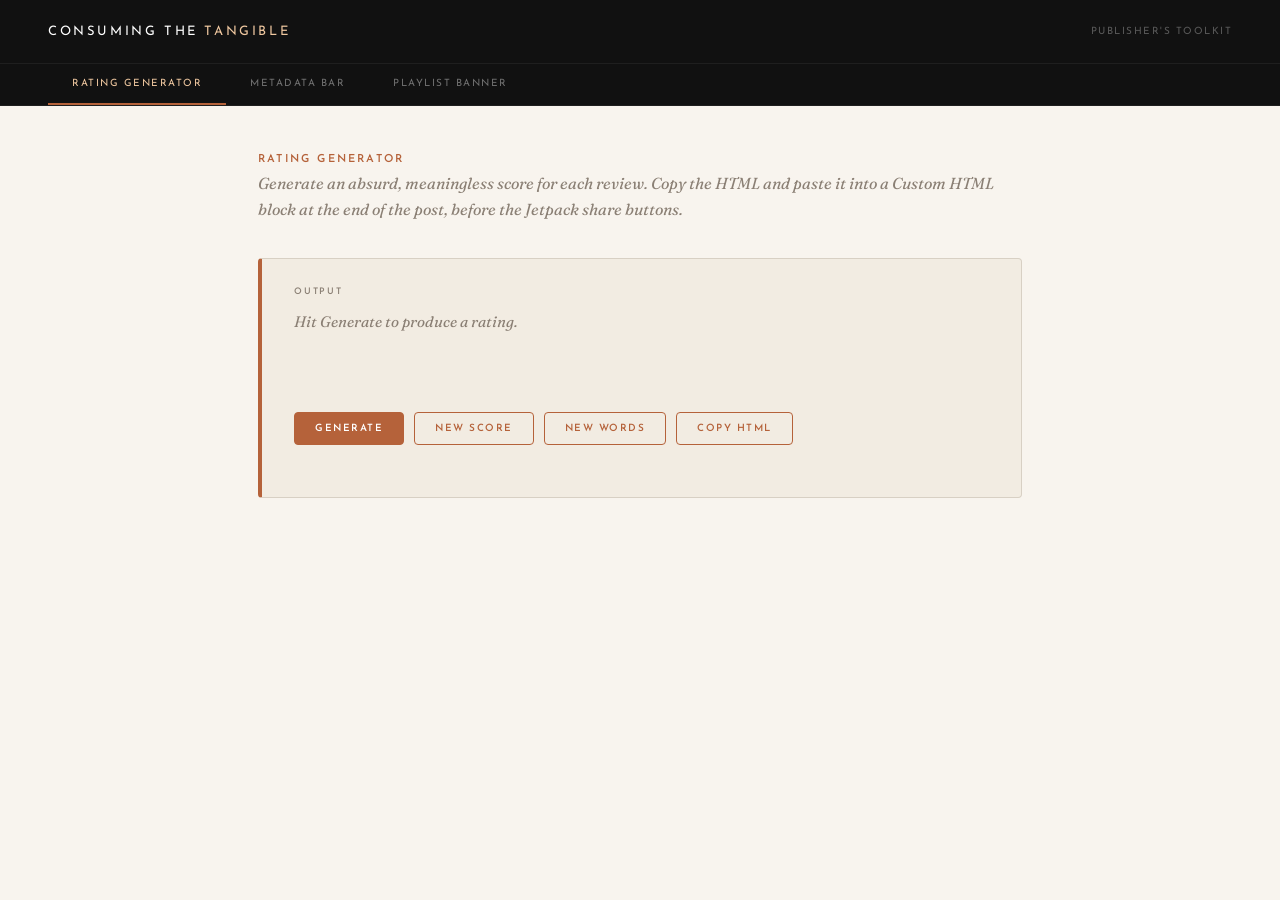
==== index.html @ 78737420 "Add files via upload" ====
<!DOCTYPE html>
<html lang="en">
<head>
<meta charset="UTF-8">
<meta name="viewport" content="width=device-width, initial-scale=1.0">
<title>CTT Publisher's Toolkit</title>
<link href="https://fonts.googleapis.com/css2?family=Josefin+Sans:wght@300;400;600&family=Fraunces:ital,opsz,wght@0,9..144,300;0,9..144,400;1,9..144,300;1,9..144,400&display=swap" rel="stylesheet">
<style>
  *, *::before, *::after { box-sizing: border-box; margin: 0; padding: 0; }

  :root {
    --bg: #f8f4ee;
    --bg-alt: #f2ece2;
    --bg-dark: #1a1410;
    --accent: #b5623a;
    --accent-dark: #8a4429;
    --accent-light: #f0c8a0;
    --text: #2e2a26;
    --text-muted: #8a7f74;
    --border: #d8d0c4;
    --header-bg: #111111;
    --font-display: 'Josefin Sans', sans-serif;
    --font-serif: 'Fraunces', serif;
  }

  body {
    font-family: var(--font-display);
    background: var(--bg);
    color: var(--text);
    min-height: 100vh;
  }

  /* ── HEADER ── */
  .site-header {
    background: var(--header-bg);
    padding: 0 48px;
    display: flex;
    align-items: center;
    justify-content: space-between;
    height: 64px;
    border-bottom: 1px solid rgba(255,255,255,0.06);
  }

  .site-title {
    font-family: var(--font-display);
    font-size: 13px;
    font-weight: 400;
    letter-spacing: 0.2em;
    text-transform: uppercase;
    color: #ffffff;
  }

  .site-title span {
    color: var(--accent-light);
  }

  .site-subtitle {
    font-size: 10px;
    letter-spacing: 0.15em;
    text-transform: uppercase;
    color: rgba(255,255,255,0.3);
  }

  /* ── TABS ── */
  .tabs-bar {
    background: var(--header-bg);
    padding: 0 48px;
    display: flex;
    gap: 0;
    border-bottom: 1px solid rgba(255,255,255,0.06);
  }

  .tab-btn {
    font-family: var(--font-display);
    font-size: 10px;
    font-weight: 400;
    letter-spacing: 0.15em;
    text-transform: uppercase;
    color: rgba(255,255,255,0.4);
    background: none;
    border: none;
    border-bottom: 2px solid transparent;
    padding: 14px 24px;
    cursor: pointer;
    transition: color 0.2s, border-color 0.2s;
  }

  .tab-btn:hover {
    color: rgba(255,255,255,0.7);
  }

  .tab-btn.active {
    color: var(--accent-light);
    border-bottom-color: var(--accent);
  }

  /* ── PANELS ── */
  .panel {
    display: none;
    max-width: 860px;
    margin: 0 auto;
    padding: 48px;
  }

  .panel.active {
    display: block;
  }

  .panel-title {
    font-family: var(--font-display);
    font-size: 11px;
    font-weight: 600;
    letter-spacing: 0.2em;
    text-transform: uppercase;
    color: var(--accent);
    margin-bottom: 6px;
  }

  .panel-desc {
    font-family: var(--font-serif);
    font-size: 1rem;
    font-style: italic;
    color: var(--text-muted);
    margin-bottom: 36px;
    line-height: 1.6;
  }

  /* ── SHARED COMPONENTS ── */
  .tool-card {
    background: var(--bg-alt);
    border: 1px solid var(--border);
    border-left: 4px solid var(--accent);
    border-radius: 4px;
    padding: 28px 32px;
    margin-bottom: 24px;
  }

  .tool-card-label {
    font-size: 9px;
    font-weight: 600;
    letter-spacing: 0.2em;
    text-transform: uppercase;
    color: var(--text-muted);
    margin-bottom: 16px;
  }

  .btn {
    font-family: var(--font-display);
    font-size: 10px;
    font-weight: 600;
    letter-spacing: 0.15em;
    text-transform: uppercase;
    padding: 10px 20px;
    border-radius: 4px;
    border: 1px solid var(--accent);
    cursor: pointer;
    transition: background 0.15s, color 0.15s;
  }

  .btn-primary {
    background: var(--accent);
    color: #fff;
  }

  .btn-primary:hover {
    background: var(--accent-dark);
  }

  .btn-secondary {
    background: transparent;
    color: var(--accent);
  }

  .btn-secondary:hover {
    background: var(--accent);
    color: #fff;
  }

  .btn-row {
    display: flex;
    gap: 10px;
    flex-wrap: wrap;
    margin-top: 20px;
  }

  .confirm-msg {
    font-size: 11px;
    color: var(--accent);
    margin-top: 8px;
    min-height: 16px;
    letter-spacing: 0.05em;
  }

  /* ── RATING TOOL ── */
  .rating-output {
    min-height: 80px;
  }

  .rating-score-label {
    font-size: 9px;
    font-weight: 600;
    letter-spacing: 0.2em;
    text-transform: uppercase;
    color: var(--text-muted);
    margin-bottom: 4px;
  }

  .rating-score {
    font-family: var(--font-display);
    font-size: 2.6rem;
    font-weight: 300;
    color: var(--accent);
    letter-spacing: 0.05em;
    line-height: 1;
    margin-bottom: 6px;
  }

  .rating-descriptor {
    font-family: var(--font-serif);
    font-size: 1.5rem;
    font-style: italic;
    font-weight: 300;
    color: var(--text);
    line-height: 1.2;
  }

  .rating-empty {
    font-family: var(--font-serif);
    font-style: italic;
    color: var(--text-muted);
    font-size: 0.95rem;
  }

  .html-preview-label {
    font-size: 9px;
    font-weight: 600;
    letter-spacing: 0.15em;
    text-transform: uppercase;
    color: var(--text-muted);
    margin: 20px 0 6px;
  }

  .html-preview {
    background: #1a1410;
    color: #c8b89a;
    font-family: 'Courier New', monospace;
    font-size: 11px;
    line-height: 1.7;
    padding: 14px 16px;
    border-radius: 4px;
    white-space: pre-wrap;
    word-break: break-all;
  }

  /* ── METADATA TOOL ── */
  .meta-fields {
    display: grid;
    grid-template-columns: 1fr 1fr;
    gap: 16px;
    margin-bottom: 20px;
  }

  .field-group {
    display: flex;
    flex-direction: column;
    gap: 6px;
  }

  .field-label {
    font-size: 9px;
    font-weight: 600;
    letter-spacing: 0.15em;
    text-transform: uppercase;
    color: var(--accent);
  }

  .field-input {
    font-family: var(--font-display);
    font-size: 13px;
    background: #fff;
    border: 1px solid var(--border);
    border-radius: 4px;
    padding: 8px 12px;
    color: var(--text);
    outline: none;
    transition: border-color 0.15s;
  }

  .field-input:focus {
    border-color: var(--accent);
  }

  .meta-preview {
    background: var(--bg-alt);
    border-left: 4px solid var(--accent);
    padding: 14px 20px;
    display: flex;
    align-items: center;
    gap: 16px;
    flex-wrap: wrap;
    margin-bottom: 16px;
    border-radius: 0 4px 4px 0;
  }

  .meta-preview-item {
    display: flex;
    align-items: center;
    gap: 8px;
  }

  .meta-preview-label {
    font-size: 9px;
    font-weight: 700;
    letter-spacing: 0.15em;
    text-transform: uppercase;
    color: var(--accent);
  }

  .meta-preview-value {
    font-size: 12px;
    color: var(--text);
  }

  .meta-divider {
    color: var(--border);
    font-size: 14px;
  }

  /* ── BANNER TOOL ── */
  .upload-zone {
    background: #1a1410;
    border: 2px dashed #3a302a;
    border-radius: 4px;
    padding: 40px;
    text-align: center;
    cursor: pointer;
    margin-bottom: 20px;
    transition: border-color 0.2s;
  }

  .upload-zone:hover {
    border-color: var(--accent);
  }

  .upload-icon {
    font-size: 40px;
    margin-bottom: 12px;
  }

  .upload-label {
    font-size: 13px;
    font-weight: 400;
    letter-spacing: 0.1em;
    text-transform: uppercase;
    color: rgba(255,255,255,0.5);
    margin-bottom: 6px;
  }

  .upload-hint {
    font-size: 11px;
    color: rgba(255,255,255,0.25);
  }

  #fileInput { display: none; }

  .album-grid {
    display: grid;
    grid-template-columns: repeat(auto-fill, minmax(100px, 1fr));
    gap: 8px;
    margin-bottom: 20px;
  }

  .album-thumb {
    position: relative;
    border-radius: 4px;
    overflow: hidden;
    background: #2a2a2a;
    aspect-ratio: 1;
  }

  .album-thumb img {
    width: 100%;
    height: 100%;
    object-fit: cover;
    display: block;
  }

  .album-badge {
    position: absolute;
    top: 4px;
    left: 4px;
    background: rgba(0,0,0,0.8);
    color: #fff;
    font-size: 10px;
    font-weight: 600;
    padding: 2px 6px;
    border-radius: 3px;
  }

  .album-del {
    position: absolute;
    top: 4px;
    right: 4px;
    background: #b5623a;
    color: white;
    border: none;
    width: 20px;
    height: 20px;
    border-radius: 50%;
    cursor: pointer;
    font-size: 14px;
    line-height: 1;
    display: flex;
    align-items: center;
    justify-content: center;
  }

  .canvas-wrap {
    background: #111;
    border-radius: 4px;
    padding: 16px;
    margin-bottom: 16px;
  }

  #bannerCanvas {
    width: 100%;
    display: block;
    border-radius: 4px;
  }

  .banner-btn-row {
    display: flex;
    gap: 10px;
  }

  .btn-banner-dl {
    background: var(--accent);
    color: #fff;
    border-color: var(--accent);
  }

  .btn-banner-dl:hover { background: var(--accent-dark); }

  .btn-banner-clr {
    background: transparent;
    color: var(--text-muted);
    border-color: var(--border);
  }

  .btn-banner-clr:hover {
    background: var(--border);
    color: var(--text);
  }
</style>
</head>
<body>

<header class="site-header">
  <div class="site-title">Consuming the <span>Tangible</span></div>
  <div class="site-subtitle">Publisher's Toolkit</div>
</header>

<nav class="tabs-bar">
  <button class="tab-btn active" onclick="showTab('rating')">Rating Generator</button>
  <button class="tab-btn" onclick="showTab('meta')">Metadata Bar</button>
  <button class="tab-btn" onclick="showTab('banner')">Playlist Banner</button>
</nav>

<!-- ══════════════════════════════════════
     TAB 1 — RATING GENERATOR
═══════════════════════════════════════ -->
<div class="panel active" id="tab-rating">
  <div class="panel-title">Rating Generator</div>
  <div class="panel-desc">Generate an absurd, meaningless score for each review. Copy the HTML and paste it into a Custom HTML block at the end of the post, before the Jetpack share buttons.</div>

  <div class="tool-card">
    <div class="tool-card-label">Output</div>
    <div class="rating-output" id="rating-output">
      <div class="rating-empty">Hit Generate to produce a rating.</div>
    </div>
    <div class="html-preview-label" id="html-label" style="display:none">HTML to paste</div>
    <div class="html-preview" id="html-preview" style="display:none"></div>
    <div class="btn-row">
      <button class="btn btn-primary" onclick="ratingGenerate()">Generate</button>
      <button class="btn btn-secondary" onclick="ratingNewScore()">New Score</button>
      <button class="btn btn-secondary" onclick="ratingNewWords()">New Words</button>
      <button class="btn btn-secondary" onclick="ratingCopy()">Copy HTML</button>
    </div>
    <div class="confirm-msg" id="rating-confirm"></div>
  </div>
</div>

<!-- ══════════════════════════════════════
     TAB 2 — METADATA BAR
═══════════════════════════════════════ -->
<div class="panel" id="tab-meta">
  <div class="panel-title">Metadata Bar</div>
  <div class="panel-desc">Fill in the fields below, then copy the HTML and paste it into a Custom HTML block directly after the hero in each review post.</div>

  <div class="tool-card">
    <div class="tool-card-label">Fields</div>
    <div class="meta-fields">
      <div class="field-group">
        <label class="field-label">Label</label>
        <input class="field-input" id="meta-label" type="text" placeholder="e.g. Relapse Records" oninput="metaUpdate()">
      </div>
      <div class="field-group">
        <label class="field-label">Released</label>
        <input class="field-input" id="meta-released" type="text" placeholder="e.g. 2023" oninput="metaUpdate()">
      </div>
      <div class="field-group">
        <label class="field-label">Format</label>
        <input class="field-input" id="meta-format" type="text" placeholder="e.g. Vinyl" oninput="metaUpdate()">
      </div>
      <div class="field-group">
        <label class="field-label">Reviewed</label>
        <input class="field-input" id="meta-reviewed" type="text" placeholder="e.g. May 18, 2026" oninput="metaUpdate()">
      </div>
    </div>

    <div class="tool-card-label">Preview</div>
    <div class="meta-preview" id="meta-preview">
      <div class="meta-preview-item">
        <span class="meta-preview-label">Label</span>
        <span class="meta-preview-value" id="prev-label">—</span>
      </div>
      <span class="meta-divider">·</span>
      <div class="meta-preview-item">
        <span class="meta-preview-label">Released</span>
        <span class="meta-preview-value" id="prev-released">—</span>
      </div>
      <span class="meta-divider">·</span>
      <div class="meta-preview-item">
        <span class="meta-preview-label">Format</span>
        <span class="meta-preview-value" id="prev-format">—</span>
      </div>
      <span class="meta-divider">·</span>
      <div class="meta-preview-item">
        <span class="meta-preview-label">Reviewed</span>
        <span class="meta-preview-value" id="prev-reviewed">—</span>
      </div>
    </div>

    <div class="html-preview-label">HTML to paste</div>
    <div class="html-preview" id="meta-html-preview"></div>

    <div class="btn-row">
      <button class="btn btn-primary" onclick="metaCopy()">Copy HTML</button>
      <button class="btn btn-secondary" onclick="metaClear()">Clear</button>
    </div>
    <div class="confirm-msg" id="meta-confirm"></div>
  </div>
</div>

<!-- ══════════════════════════════════════
     TAB 3 — PLAYLIST BANNER
═══════════════════════════════════════ -->
<div class="panel" id="tab-banner">
  <div class="panel-title">Playlist Banner</div>
  <div class="panel-desc">Upload album covers, drag to reorder, then download the 900×600 banner to use as the playlist post's featured image.</div>

  <div class="upload-zone" id="dropZone" onclick="document.getElementById('fileInput').click()">
    <div class="upload-icon">◈</div>
    <div class="upload-label">Click or drop album covers</div>
    <div class="upload-hint">6–12 square images recommended</div>
    <input type="file" id="fileInput" multiple accept="image/*">
  </div>

  <div class="album-grid" id="albumGrid"></div>

  <div class="canvas-wrap">
    <canvas id="bannerCanvas" width="900" height="600"></canvas>
  </div>

  <div class="banner-btn-row">
    <button class="btn btn-banner-dl" onclick="bannerDownload()">Download 900×600</button>
    <button class="btn btn-banner-clr" onclick="bannerClear()">Clear All</button>
  </div>
</div>

<script>
/* ══════════════════════════
   TAB SWITCHING
══════════════════════════ */
function showTab(name) {
  document.querySelectorAll('.panel').forEach(p => p.classList.remove('active'));
  document.querySelectorAll('.tab-btn').forEach(b => b.classList.remove('active'));
  document.getElementById('tab-' + name).classList.add('active');
  event.target.classList.add('active');
}

/* ══════════════════════════
   RATING GENERATOR
══════════════════════════ */
const numerators = [
  '☠','☢','☣','☯','☮','♾','⚗','⚙','⚡','⚰',
  '⚱','⛓','⛤','✇','✈','✉','✌','✍','✏','✒',
  'Ж','Ω','§','ꙮ','ꞔ','Ꝛ','Ƕ','ℜ','℧','℩',
  'W','Q','Δ','Ψ','Þ','Ŋ','Ħ','Ƿ','ƻ','Ʒ',
  '✦','❧','⁂','☽','⌬','⏣','⌘','⎈','⌖','⍜',
  '♜','♞','♝','♛','♚','♟','⚄','⚅','⚆','⚇'
];
const denominators = [
  '11','13','17','19','23','∞','?','!!','VII','π',
  '4.20','99','0.5','∅','¿','XVI','Ↄ','33⅓','7b','XII'
];
const adverbs = [
  'Lugubriously','Ineffably','Magnanimously','Quixotically','Somberly',
  'Tepidly','Fervently','Obliquely','Resplendently','Morosely',
  'Stentoriously','Precariously','Biliously','Adamantly','Languidly',
  'Raucously','Supinely','Tremulously','Vexingly','Woefully',
  'Imperiously','Garrulously','Fastidiously','Dolefully','Brusquely',
  'Corpulently','Querulously','Sanctimoniously','Timorously','Zealously'
];
const adjectives = [
  'Moist','Crepuscular','Tubular','Sanguine','Ponderous',
  'Oleaginous','Brackish','Verdant','Lumbering','Piquant',
  'Fungible','Nebulous','Clammy','Turgid','Fulsome',
  'Vaporous','Rutabagan','Plangent','Hirsute','Ossified',
  'Glutinous','Fecund','Rancorous','Spectral','Bilious',
  'Crenulated','Sallow','Phlegmatic','Unctuous','Murmurous'
];

let rScore = null, rWords = null;
const pick = arr => arr[Math.floor(Math.random() * arr.length)];

function ratingRender() {
  const score = `${rScore.num} / ${rScore.den}`;
  const descriptor = `${rWords.adv} ${rWords.adj}`;
  const html = `<div class="post-rating-block">\n  <div class="post-rating-score">${score}</div>\n  <div class="post-rating-descriptor-wrap">\n    <div class="post-rating-label">Score</div>\n    <div class="post-rating-descriptor">${descriptor}</div>\n  </div>\n</div>`;

  document.getElementById('rating-output').innerHTML = `
    <div class="rating-score-label">Score</div>
    <div class="rating-score">${score}</div>
    <div class="rating-descriptor">${descriptor}</div>
  `;
  document.getElementById('html-label').style.display = 'block';
  document.getElementById('html-preview').style.display = 'block';
  document.getElementById('html-preview').textContent = html;
  document.getElementById('rating-confirm').textContent = '';
}

function ratingGenerate() {
  rScore = { num: pick(numerators), den: pick(denominators) };
  rWords = { adv: pick(adverbs), adj: pick(adjectives) };
  ratingRender();
}

function ratingNewScore() {
  if (!rScore) return ratingGenerate();
  rScore = { num: pick(numerators), den: pick(denominators) };
  ratingRender();
}

function ratingNewWords() {
  if (!rWords) return ratingGenerate();
  rWords = { adv: pick(adverbs), adj: pick(adjectives) };
  ratingRender();
}

function ratingCopy() {
  if (!rScore) return;
  const score = `${rScore.num} / ${rScore.den}`;
  const descriptor = `${rWords.adv} ${rWords.adj}`;
  const html = `<div class="post-rating-block">\n  <div class="post-rating-score">${score}</div>\n  <div class="post-rating-descriptor-wrap">\n    <div class="post-rating-label">Score</div>\n    <div class="post-rating-descriptor">${descriptor}</div>\n  </div>\n</div>`;
  navigator.clipboard.writeText(html).then(() => {
    document.getElementById('rating-confirm').textContent = 'Copied to clipboard.';
    setTimeout(() => { document.getElementById('rating-confirm').textContent = ''; }, 2000);
  });
}

/* ══════════════════════════
   METADATA BAR
══════════════════════════ */
function metaUpdate() {
  const label = document.getElementById('meta-label').value || '—';
  const released = document.getElementById('meta-released').value || '—';
  const format = document.getElementById('meta-format').value || '—';
  const reviewed = document.getElementById('meta-reviewed').value || '—';

  document.getElementById('prev-label').textContent = label;
  document.getElementById('prev-released').textContent = released;
  document.getElementById('prev-format').textContent = format;
  document.getElementById('prev-reviewed').textContent = reviewed;

  const html = `<div class="post-meta-bar">\n  <div class="post-meta-bar-inner">\n    <span class="post-meta-item"><span class="post-meta-label">Label</span><span class="post-meta-value">${label}</span></span>\n    <span class="post-meta-divider">·</span>\n    <span class="post-meta-item"><span class="post-meta-label">Released</span><span class="post-meta-value">${released}</span></span>\n    <span class="post-meta-divider">·</span>\n    <span class="post-meta-item"><span class="post-meta-label">Format</span><span class="post-meta-value">${format}</span></span>\n    <span class="post-meta-divider">·</span>\n    <span class="post-meta-item"><span class="post-meta-label">Reviewed</span><span class="post-meta-value">${reviewed}</span></span>\n  </div>\n</div>`;

  document.getElementById('meta-html-preview').textContent = html;
}

function metaCopy() {
  const html = document.getElementById('meta-html-preview').textContent;
  if (!html) return;
  navigator.clipboard.writeText(html).then(() => {
    document.getElementById('meta-confirm').textContent = 'Copied to clipboard.';
    setTimeout(() => { document.getElementById('meta-confirm').textContent = ''; }, 2000);
  });
}

function metaClear() {
  ['meta-label','meta-released','meta-format','meta-reviewed'].forEach(id => {
    document.getElementById(id).value = '';
  });
  metaUpdate();
}

metaUpdate();

/* ══════════════════════════
   PLAYLIST BANNER
══════════════════════════ */
let imgs = [];
let dragIdx = null;
const canvas = document.getElementById('bannerCanvas');
const ctx = canvas.getContext('2d');
const fileInput = document.getElementById('fileInput');
const dropZone = document.getElementById('dropZone');

function loadFile(file) {
  if (!file.type.startsWith('image/')) return;
  const r = new FileReader();
  r.onload = ev => {
    const im = new Image();
    im.onload = () => { imgs.push(im); bannerDraw(); };
    im.src = ev.target.result;
  };
  r.readAsDataURL(file);
}

fileInput.onchange = e => {
  [...e.target.files].forEach(loadFile);
  e.target.value = '';
};

dropZone.ondragover = e => e.preventDefault();
dropZone.ondrop = e => {
  e.preventDefault();
  [...e.dataTransfer.files].forEach(loadFile);
};

function bannerDraw() {
  renderGrid();
  renderCanvas();
}

function renderGrid() {
  const grid = document.getElementById('albumGrid');
  if (imgs.length === 0) { grid.innerHTML = ''; return; }
  grid.innerHTML = '';
  imgs.forEach((im, i) => {
    const div = document.createElement('div');
    div.className = 'album-thumb';
    div.draggable = true;
    div.dataset.i = i;
    div.innerHTML = `<img src="${im.src}" draggable="false"><div class="album-badge">${i+1}</div><button class="album-del" data-d="${i}">×</button>`;
    div.addEventListener('dragstart', () => { dragIdx = i; div.style.opacity = '0.4'; });
    div.addEventListener('dragend', () => { div.style.opacity = '1'; });
    div.addEventListener('dragover', e => e.preventDefault());
    div.addEventListener('drop', e => {
      e.preventDefault();
      if (dragIdx !== null && dragIdx !== i) {
        const item = imgs[dragIdx];
        imgs.splice(dragIdx, 1);
        imgs.splice(i, 0, item);
        dragIdx = null;
        bannerDraw();
      }
    });
    grid.appendChild(div);
  });
  document.querySelectorAll('.album-del').forEach(btn => {
    btn.addEventListener('click', e => {
      e.stopPropagation();
      imgs.splice(parseInt(btn.dataset.d), 1);
      bannerDraw();
    });
  });
}

function renderCanvas() {
  ctx.fillStyle = '#000';
  ctx.fillRect(0, 0, 900, 600);

  if (imgs.length === 0) {
    ctx.fillStyle = '#444';
    ctx.font = 'bold 20px sans-serif';
    ctx.textAlign = 'center';
    ctx.fillText('Upload album covers to preview', 450, 300);
    return;
  }

  const mults = imgs.map(() => 0.7 + Math.random() * 0.6);
  const total = mults.reduce((s, m) => s + m, 0);
  const widths = mults.map(m => (m / total) * 900);

  const tmp = document.createElement('canvas');
  const tc = tmp.getContext('2d');
  let x = 0;

  imgs.forEach((im, i) => {
    const w = widths[i];
    tmp.width = w; tmp.height = 600;
    tc.drawImage(im, (im.width - w) / 2, (im.height - 600) / 2, w, 600, 0, 0, w, 600);
    const id = tc.getImageData(0, 0, w, 600);
    const d = id.data;
    for (let j = 0; j < d.length; j += 4) {
      d[j]   = Math.max(0, Math.min(255, ((d[j]   - 128) * 1.15) + 128));
      d[j+1] = Math.max(0, Math.min(255, ((d[j+1] - 128) * 1.15) + 128));
      d[j+2] = Math.max(0, Math.min(255, ((d[j+2] - 128) * 1.15) + 128));
      const g = 0.2989*d[j] + 0.5870*d[j+1] + 0.1140*d[j+2];
      d[j]   = Math.max(0, Math.min(255, g + 1.2*(d[j]   - g)));
      d[j+1] = Math.max(0, Math.min(255, g + 1.2*(d[j+1] - g)));
      d[j+2] = Math.max(0, Math.min(255, g + 1.2*(d[j+2] - g)));
    }
    tc.putImageData(id, 0, 0);
    ctx.drawImage(tmp, x, 0);
    x += w;
  });

  ctx.strokeStyle = 'rgba(0,0,0,0.6)';
  ctx.lineWidth = 3;
  x = 0;
  for (let i = 1; i < imgs.length; i++) {
    x += widths[i-1];
    ctx.beginPath(); ctx.moveTo(x, 0); ctx.lineTo(x, 600); ctx.stroke();
  }

  const lg = ctx.createLinearGradient(0, 0, 100, 0);
  lg.addColorStop(0, 'rgba(0,0,0,0.85)'); lg.addColorStop(1, 'rgba(0,0,0,0)');
  ctx.fillStyle = lg; ctx.fillRect(0, 0, 100, 600);

  const rg = ctx.createLinearGradient(800, 0, 900, 0);
  rg.addColorStop(0, 'rgba(0,0,0,0)'); rg.addColorStop(1, 'rgba(0,0,0,0.85)');
  ctx.fillStyle = rg; ctx.fillRect(800, 0, 100, 600);
}

function bannerDownload() {
  if (imgs.length === 0) return;
  const a = document.createElement('a');
  a.download = 'playlist-banner-' + Date.now() + '.png';
  a.href = canvas.toDataURL();
  a.click();
}

function bannerClear() {
  imgs = [];
  bannerDraw();
}

bannerDraw();
</script>
</body>
</html>
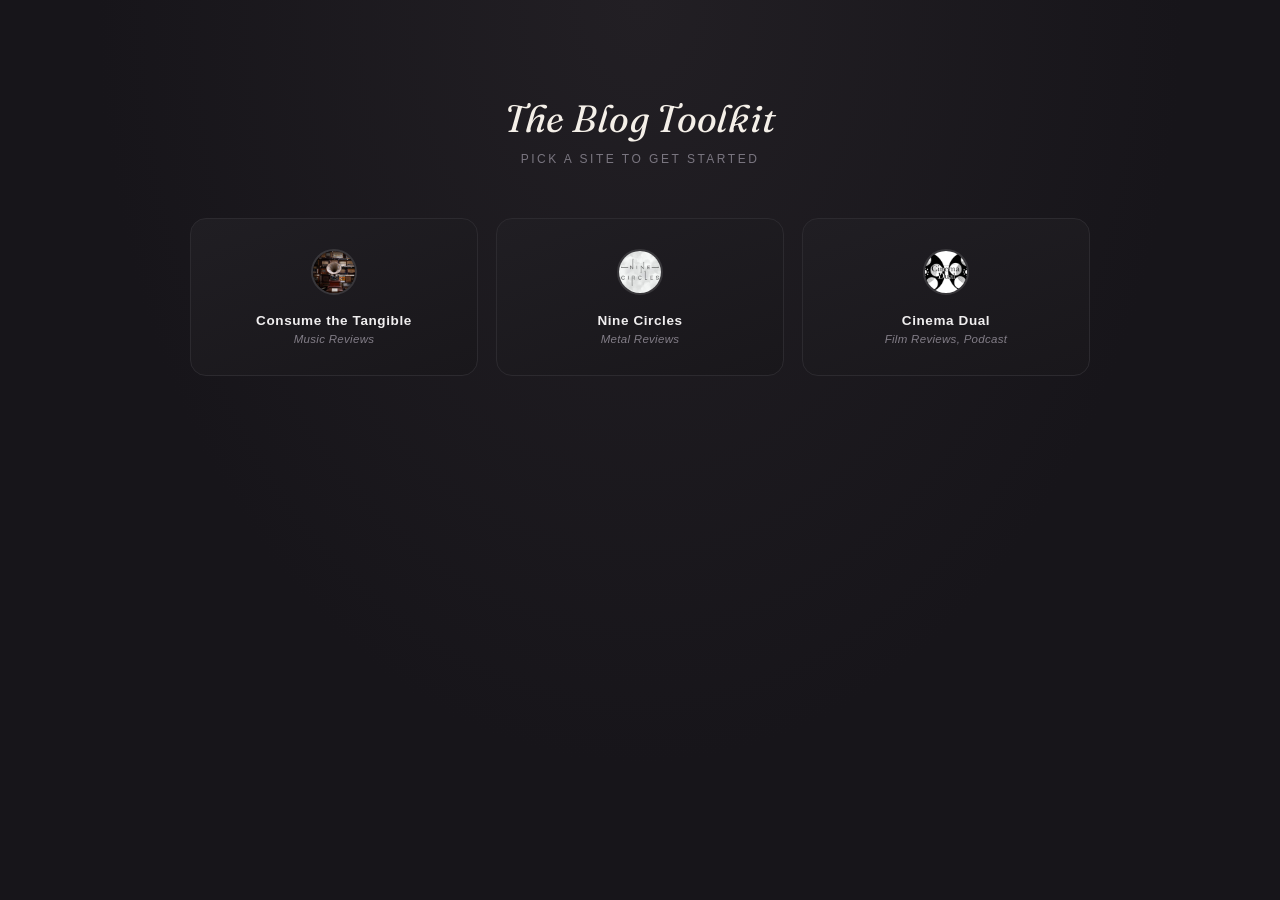
==== commit ad58b0b1: "Add files via upload" ====
--- a/index.html
+++ b/index.html
@@ -3,851 +3,212 @@
 <head>
 <meta charset="UTF-8">
 <meta name="viewport" content="width=device-width, initial-scale=1.0">
-<title>CTT Publisher's Toolkit</title>
-<link href="https://fonts.googleapis.com/css2?family=Josefin+Sans:wght@300;400;600&family=Fraunces:ital,opsz,wght@0,9..144,300;0,9..144,400;1,9..144,300;1,9..144,400&display=swap" rel="stylesheet">
+<title>The Blog Toolkit</title>
+<link href="https://fonts.googleapis.com/css2?family=Fraunces:ital,wght@0,300;0,400;1,400&display=swap" rel="stylesheet">
 <style>
-  *, *::before, *::after { box-sizing: border-box; margin: 0; padding: 0; }
-
-  :root {
-    --bg: #f8f4ee;
-    --bg-alt: #f2ece2;
-    --bg-dark: #1a1410;
-    --accent: #b5623a;
-    --accent-dark: #8a4429;
-    --accent-light: #f0c8a0;
-    --text: #2e2a26;
-    --text-muted: #8a7f74;
-    --border: #d8d0c4;
-    --header-bg: #111111;
-    --font-display: 'Josefin Sans', sans-serif;
-    --font-serif: 'Fraunces', serif;
-  }
-
-  body {
-    font-family: var(--font-display);
-    background: var(--bg);
-    color: var(--text);
-    min-height: 100vh;
-  }
-
-  /* ── HEADER ── */
-  .site-header {
-    background: var(--header-bg);
-    padding: 0 48px;
-    display: flex;
-    align-items: center;
-    justify-content: space-between;
-    height: 64px;
-    border-bottom: 1px solid rgba(255,255,255,0.06);
-  }
-
-  .site-title {
-    font-family: var(--font-display);
-    font-size: 13px;
-    font-weight: 400;
-    letter-spacing: 0.2em;
-    text-transform: uppercase;
-    color: #ffffff;
-  }
-
-  .site-title span {
-    color: var(--accent-light);
-  }
-
-  .site-subtitle {
-    font-size: 10px;
-    letter-spacing: 0.15em;
-    text-transform: uppercase;
-    color: rgba(255,255,255,0.3);
-  }
-
-  /* ── TABS ── */
-  .tabs-bar {
-    background: var(--header-bg);
-    padding: 0 48px;
-    display: flex;
-    gap: 0;
-    border-bottom: 1px solid rgba(255,255,255,0.06);
-  }
-
-  .tab-btn {
-    font-family: var(--font-display);
-    font-size: 10px;
-    font-weight: 400;
-    letter-spacing: 0.15em;
-    text-transform: uppercase;
-    color: rgba(255,255,255,0.4);
-    background: none;
-    border: none;
-    border-bottom: 2px solid transparent;
-    padding: 14px 24px;
-    cursor: pointer;
-    transition: color 0.2s, border-color 0.2s;
-  }
-
-  .tab-btn:hover {
-    color: rgba(255,255,255,0.7);
-  }
-
-  .tab-btn.active {
-    color: var(--accent-light);
-    border-bottom-color: var(--accent);
-  }
-
-  /* ── PANELS ── */
-  .panel {
-    display: none;
-    max-width: 860px;
-    margin: 0 auto;
-    padding: 48px;
-  }
-
-  .panel.active {
-    display: block;
-  }
-
-  .panel-title {
-    font-family: var(--font-display);
-    font-size: 11px;
-    font-weight: 600;
-    letter-spacing: 0.2em;
-    text-transform: uppercase;
-    color: var(--accent);
-    margin-bottom: 6px;
-  }
-
-  .panel-desc {
-    font-family: var(--font-serif);
-    font-size: 1rem;
-    font-style: italic;
-    color: var(--text-muted);
-    margin-bottom: 36px;
-    line-height: 1.6;
-  }
-
-  /* ── SHARED COMPONENTS ── */
-  .tool-card {
-    background: var(--bg-alt);
-    border: 1px solid var(--border);
-    border-left: 4px solid var(--accent);
-    border-radius: 4px;
-    padding: 28px 32px;
-    margin-bottom: 24px;
-  }
-
-  .tool-card-label {
-    font-size: 9px;
-    font-weight: 600;
-    letter-spacing: 0.2em;
-    text-transform: uppercase;
-    color: var(--text-muted);
-    margin-bottom: 16px;
-  }
-
-  .btn {
-    font-family: var(--font-display);
-    font-size: 10px;
-    font-weight: 600;
-    letter-spacing: 0.15em;
-    text-transform: uppercase;
-    padding: 10px 20px;
-    border-radius: 4px;
-    border: 1px solid var(--accent);
-    cursor: pointer;
-    transition: background 0.15s, color 0.15s;
-  }
-
-  .btn-primary {
-    background: var(--accent);
-    color: #fff;
-  }
-
-  .btn-primary:hover {
-    background: var(--accent-dark);
-  }
-
-  .btn-secondary {
-    background: transparent;
-    color: var(--accent);
-  }
-
-  .btn-secondary:hover {
-    background: var(--accent);
-    color: #fff;
-  }
-
-  .btn-row {
-    display: flex;
-    gap: 10px;
-    flex-wrap: wrap;
-    margin-top: 20px;
-  }
-
-  .confirm-msg {
-    font-size: 11px;
-    color: var(--accent);
-    margin-top: 8px;
-    min-height: 16px;
-    letter-spacing: 0.05em;
-  }
-
-  /* ── RATING TOOL ── */
-  .rating-output {
-    min-height: 80px;
-  }
-
-  .rating-score-label {
-    font-size: 9px;
-    font-weight: 600;
-    letter-spacing: 0.2em;
-    text-transform: uppercase;
-    color: var(--text-muted);
-    margin-bottom: 4px;
-  }
-
-  .rating-score {
-    font-family: var(--font-display);
-    font-size: 2.6rem;
-    font-weight: 300;
-    color: var(--accent);
-    letter-spacing: 0.05em;
-    line-height: 1;
-    margin-bottom: 6px;
-  }
-
-  .rating-descriptor {
-    font-family: var(--font-serif);
-    font-size: 1.5rem;
-    font-style: italic;
-    font-weight: 300;
-    color: var(--text);
-    line-height: 1.2;
-  }
-
-  .rating-empty {
-    font-family: var(--font-serif);
-    font-style: italic;
-    color: var(--text-muted);
-    font-size: 0.95rem;
-  }
-
-  .html-preview-label {
-    font-size: 9px;
-    font-weight: 600;
-    letter-spacing: 0.15em;
-    text-transform: uppercase;
-    color: var(--text-muted);
-    margin: 20px 0 6px;
-  }
-
-  .html-preview {
-    background: #1a1410;
-    color: #c8b89a;
-    font-family: 'Courier New', monospace;
-    font-size: 11px;
-    line-height: 1.7;
-    padding: 14px 16px;
-    border-radius: 4px;
-    white-space: pre-wrap;
-    word-break: break-all;
-  }
-
-  /* ── METADATA TOOL ── */
-  .meta-fields {
-    display: grid;
-    grid-template-columns: 1fr 1fr;
-    gap: 16px;
-    margin-bottom: 20px;
-  }
-
-  .field-group {
-    display: flex;
-    flex-direction: column;
-    gap: 6px;
-  }
-
-  .field-label {
-    font-size: 9px;
-    font-weight: 600;
-    letter-spacing: 0.15em;
-    text-transform: uppercase;
-    color: var(--accent);
-  }
-
-  .field-input {
-    font-family: var(--font-display);
-    font-size: 13px;
-    background: #fff;
-    border: 1px solid var(--border);
-    border-radius: 4px;
-    padding: 8px 12px;
-    color: var(--text);
-    outline: none;
-    transition: border-color 0.15s;
-  }
-
-  .field-input:focus {
-    border-color: var(--accent);
-  }
-
-  .meta-preview {
-    background: var(--bg-alt);
-    border-left: 4px solid var(--accent);
-    padding: 14px 20px;
-    display: flex;
-    align-items: center;
-    gap: 16px;
-    flex-wrap: wrap;
-    margin-bottom: 16px;
-    border-radius: 0 4px 4px 0;
-  }
-
-  .meta-preview-item {
-    display: flex;
-    align-items: center;
-    gap: 8px;
-  }
-
-  .meta-preview-label {
-    font-size: 9px;
-    font-weight: 700;
-    letter-spacing: 0.15em;
-    text-transform: uppercase;
-    color: var(--accent);
-  }
-
-  .meta-preview-value {
-    font-size: 12px;
-    color: var(--text);
-  }
-
-  .meta-divider {
-    color: var(--border);
-    font-size: 14px;
-  }
-
-  /* ── BANNER TOOL ── */
-  .upload-zone {
-    background: #1a1410;
-    border: 2px dashed #3a302a;
-    border-radius: 4px;
-    padding: 40px;
-    text-align: center;
-    cursor: pointer;
-    margin-bottom: 20px;
-    transition: border-color 0.2s;
-  }
-
-  .upload-zone:hover {
-    border-color: var(--accent);
-  }
-
-  .upload-icon {
-    font-size: 40px;
-    margin-bottom: 12px;
-  }
-
-  .upload-label {
-    font-size: 13px;
-    font-weight: 400;
-    letter-spacing: 0.1em;
-    text-transform: uppercase;
-    color: rgba(255,255,255,0.5);
-    margin-bottom: 6px;
-  }
-
-  .upload-hint {
-    font-size: 11px;
-    color: rgba(255,255,255,0.25);
-  }
-
-  #fileInput { display: none; }
-
-  .album-grid {
-    display: grid;
-    grid-template-columns: repeat(auto-fill, minmax(100px, 1fr));
-    gap: 8px;
-    margin-bottom: 20px;
-  }
-
-  .album-thumb {
-    position: relative;
-    border-radius: 4px;
-    overflow: hidden;
-    background: #2a2a2a;
-    aspect-ratio: 1;
-  }
-
-  .album-thumb img {
-    width: 100%;
-    height: 100%;
-    object-fit: cover;
-    display: block;
-  }
-
-  .album-badge {
-    position: absolute;
-    top: 4px;
-    left: 4px;
-    background: rgba(0,0,0,0.8);
-    color: #fff;
-    font-size: 10px;
-    font-weight: 600;
-    padding: 2px 6px;
-    border-radius: 3px;
-  }
-
-  .album-del {
-    position: absolute;
-    top: 4px;
-    right: 4px;
-    background: #b5623a;
-    color: white;
-    border: none;
-    width: 20px;
-    height: 20px;
-    border-radius: 50%;
-    cursor: pointer;
-    font-size: 14px;
-    line-height: 1;
-    display: flex;
-    align-items: center;
-    justify-content: center;
-  }
-
-  .canvas-wrap {
-    background: #111;
-    border-radius: 4px;
-    padding: 16px;
-    margin-bottom: 16px;
-  }
-
-  #bannerCanvas {
-    width: 100%;
-    display: block;
-    border-radius: 4px;
-  }
-
-  .banner-btn-row {
-    display: flex;
-    gap: 10px;
-  }
-
-  .btn-banner-dl {
-    background: var(--accent);
-    color: #fff;
-    border-color: var(--accent);
-  }
-
-  .btn-banner-dl:hover { background: var(--accent-dark); }
-
-  .btn-banner-clr {
-    background: transparent;
-    color: var(--text-muted);
-    border-color: var(--border);
-  }
-
-  .btn-banner-clr:hover {
-    background: var(--border);
-    color: var(--text);
-  }
+    * { box-sizing: border-box; }
+    body {
+        font-family: -apple-system, BlinkMacSystemFont, 'Segoe UI', Roboto, sans-serif;
+        background: radial-gradient(ellipse at top, #221f24 0%, #17151a 60%);
+        color: #e8e8ec;
+        margin: 0;
+        padding: 70px 20px;
+        display: flex;
+        flex-direction: column;
+        align-items: center;
+        min-height: 100vh;
+    }
+    .container { max-width: 900px; width: 100%; }
+    h1 {
+        text-align: center; margin-bottom: 10px; font-weight: 400;
+        font-family: 'Fraunces', serif; font-style: italic;
+        letter-spacing: 0.3px; font-size: 38px; color: #f4efe8;
+    }
+    .subtitle {
+        text-align: center; margin-bottom: 52px; font-size: 12px;
+        text-transform: uppercase; letter-spacing: 2.5px; color: #7a7680; font-weight: 500;
+    }
+
+    /* ── SITE PICKER ── */
+    .picker {
+        display: grid;
+        grid-template-columns: repeat(3, 1fr);
+        gap: 18px;
+        margin-bottom: 8px;
+    }
+    .site-card {
+        background: linear-gradient(160deg, #201e23, #19171b);
+        border: 1px solid #2c2a2f;
+        border-radius: 16px;
+        padding: 30px 20px;
+        text-align: center;
+        cursor: pointer;
+        transition: all 0.25s ease;
+    }
+    .site-card:hover {
+        border-color: #454149;
+        transform: translateY(-3px);
+        box-shadow: 0 12px 28px rgba(0,0,0,0.35);
+    }
+    .site-card.active {
+        border-width: 1.5px;
+        box-shadow: 0 12px 28px rgba(0,0,0,0.4);
+    }
+    .site-swatch {
+        width: 46px; height: 46px; border-radius: 50%;
+        margin: 0 auto 18px; border: 2px solid rgba(255,255,255,0.12);
+        object-fit: cover; display: block;
+    }
+    .site-name {
+        font-size: 13.5px; font-weight: 600; letter-spacing: 0.6px;
+        color: #f0eeef; margin-bottom: 5px;
+    }
+    .site-desc { font-size: 11.5px; color: #837e88; letter-spacing: 0.3px; font-style: italic; }
+
+    /* Per-site accent colors, used only when that card is active or its panel is open */
+    .site-card[data-site="ctt"].active       { border-color: #b5623a; }
+    .site-card[data-site="ninecircles"].active { border-color: #3f9fd6; }
+    .site-card[data-site="cinemadual"].active  { border-color: #c9c5cc; }
+
+    /* ── TOOL PANEL ── */
+    .panel-wrap { margin-top: 32px; }
+    .tool-panel {
+        display: none;
+        border-radius: 16px;
+        padding: 30px;
+        border: 1px solid #2c2a2f;
+        animation: fadeIn 0.3s ease;
+    }
+    .tool-panel.open { display: block; }
+    @keyframes fadeIn { from { opacity: 0; transform: translateY(-6px); } to { opacity: 1; transform: translateY(0); } }
+
+    .tool-panel h2 {
+        margin: 0 0 6px; font-size: 20px; font-family: 'Fraunces', serif;
+        font-weight: 400; font-style: italic; letter-spacing: 0.2px;
+    }
+    .tool-panel .panel-desc {
+        font-size: 12.5px; color: #8a8590; margin-bottom: 22px; line-height: 1.6;
+    }
+    .tool-list { display: flex; flex-direction: column; gap: 10px; }
+    .tool-link {
+        display: flex; align-items: center; justify-content: space-between;
+        padding: 17px 22px; border-radius: 10px; text-decoration: none;
+        border: 1px solid; transition: all 0.2s ease;
+    }
+    .tool-link:hover { transform: translateX(3px); }
+    .tool-link .tool-name { font-size: 14px; font-weight: 600; letter-spacing: 0.2px; }
+    .tool-link .tool-arrow { font-size: 14px; opacity: 0.55; }
+    .tool-link .tool-sub { font-size: 11px; opacity: 0.6; margin-top: 3px; font-style: italic; }
+
+    /* CTT theme */
+    #panel-ctt { background: #1f1a17; }
+    #panel-ctt h2 { color: #e0a87a; }
+    #panel-ctt .tool-link { background: #2a221d; border-color: #4a3529; color: #f0e4d8; }
+    #panel-ctt .tool-link:hover { background: #b5623a; border-color: #b5623a; color: #fff; }
+
+    /* Nine Circles theme */
+    #panel-ninecircles { background: #0d0d10; }
+    #panel-ninecircles h2 { color: #4EAEE5; }
+    #panel-ninecircles .tool-link { background: #16161a; border-color: #1f2a33; color: #d8e8f0; }
+    #panel-ninecircles .tool-link:hover { background: #107AB8; border-color: #107AB8; color: #fff; }
+
+    /* Cinema Dual theme */
+    #panel-cinemadual { background: #18171a; }
+    #panel-cinemadual h2 { color: #d6d2d8; }
+    #panel-cinemadual .tool-link { background: #201f22; border-color: #38363c; color: #e8e6ea; }
+    #panel-cinemadual .tool-link:hover { background: #d8d4d0; border-color: #d8d4d0; color: #17151a; }
+
+    .soon-note {
+        font-size: 11px; color: #555; text-align: center; margin-top: 14px;
+        letter-spacing: 0.5px;
+    }
 </style>
 </head>
 <body>
-
-<header class="site-header">
-  <div class="site-title">Consuming the <span>Tangible</span></div>
-  <div class="site-subtitle">Publisher's Toolkit</div>
-</header>
-
-<nav class="tabs-bar">
-  <button class="tab-btn active" onclick="showTab('rating')">Rating Generator</button>
-  <button class="tab-btn" onclick="showTab('meta')">Metadata Bar</button>
-  <button class="tab-btn" onclick="showTab('banner')">Playlist Banner</button>
-</nav>
-
-<!-- ══════════════════════════════════════
-     TAB 1 — RATING GENERATOR
-═══════════════════════════════════════ -->
-<div class="panel active" id="tab-rating">
-  <div class="panel-title">Rating Generator</div>
-  <div class="panel-desc">Generate an absurd, meaningless score for each review. Copy the HTML and paste it into a Custom HTML block at the end of the post, before the Jetpack share buttons.</div>
-
-  <div class="tool-card">
-    <div class="tool-card-label">Output</div>
-    <div class="rating-output" id="rating-output">
-      <div class="rating-empty">Hit Generate to produce a rating.</div>
+<div class="container">
+    <h1>The Blog Toolkit</h1>
+    <div class="subtitle">Pick a site to get started</div>
+
+    <div class="picker">
+        <div class="site-card" data-site="ctt" onclick="selectSite('ctt')">
+            <img class="site-swatch" src="[data-uri]" alt="">
+            <div class="site-name">Consume the Tangible</div>
+            <div class="site-desc">Music Reviews</div>
+        </div>
+        <div class="site-card" data-site="ninecircles" onclick="selectSite('ninecircles')">
+            <img class="site-swatch" src="[data-uri]" alt="">
+            <div class="site-name">Nine Circles</div>
+            <div class="site-desc">Metal Reviews</div>
+        </div>
+        <div class="site-card" data-site="cinemadual" onclick="selectSite('cinemadual')">
+            <img class="site-swatch" src="[data-uri]" alt="">
+            <div class="site-name">Cinema Dual</div>
+            <div class="site-desc">Film Reviews, Podcast</div>
+        </div>
     </div>
-    <div class="html-preview-label" id="html-label" style="display:none">HTML to paste</div>
-    <div class="html-preview" id="html-preview" style="display:none"></div>
-    <div class="btn-row">
-      <button class="btn btn-primary" onclick="ratingGenerate()">Generate</button>
-      <button class="btn btn-secondary" onclick="ratingNewScore()">New Score</button>
-      <button class="btn btn-secondary" onclick="ratingNewWords()">New Words</button>
-      <button class="btn btn-secondary" onclick="ratingCopy()">Copy HTML</button>
+
+    <div class="panel-wrap">
+        <div class="tool-panel" id="panel-ctt">
+            <h2>Consume the Tangible</h2>
+            <div class="panel-desc">Rating generator, metadata bar, playlist banner, and color palette — all in one bundled toolkit.</div>
+            <div class="tool-list">
+                <a class="tool-link" href="ctt/ctt-publisher-toolkit.html" target="_blank">
+                    <div>
+                        <div class="tool-name">Publisher's Toolkit</div>
+                        <div class="tool-sub">Rating · Metadata Bar · Banner · Colors</div>
+                    </div>
+                    <span class="tool-arrow">&#8594;</span>
+                </a>
+            </div>
+        </div>
+
+        <div class="tool-panel" id="panel-ninecircles">
+            <h2>Nine Circles</h2>
+            <div class="panel-desc">Void-engine banner generators for recurring Nine Circles features.</div>
+            <div class="tool-list">
+                <a class="tool-link" href="nine-circles/second-circle-header-creator.html" target="_blank">
+                    <div>
+                        <div class="tool-name">Second Circle Header Creator</div>
+                        <div class="tool-sub">Two-album void header</div>
+                    </div>
+                    <span class="tool-arrow">&#8594;</span>
+                </a>
+                <a class="tool-link" href="nine-circles/nine-circles-ov-grid-creator.html" target="_blank">
+                    <div>
+                        <div class="tool-name">9C Ov... Grid Creator</div>
+                        <div class="tool-sub">Nine-album void grid</div>
+                    </div>
+                    <span class="tool-arrow">&#8594;</span>
+                </a>
+            </div>
+        </div>
+
+        <div class="tool-panel" id="panel-cinemadual">
+            <h2>Cinema Dual</h2>
+            <div class="panel-desc">Episode header creator for the Cinema Dual podcast.</div>
+            <div class="tool-list">
+                <a class="tool-link" href="cinema-dual/cinema-dual-filmstrip-header-creator.html" target="_blank">
+                    <div>
+                        <div class="tool-name">Filmstrip Header Creator</div>
+                        <div class="tool-sub">Two posters + episode art, 900×500</div>
+                    </div>
+                    <span class="tool-arrow">&#8594;</span>
+                </a>
+            </div>
+            <div class="soon-note">More Cinema Dual tools coming soon</div>
+        </div>
     </div>
-    <div class="confirm-msg" id="rating-confirm"></div>
-  </div>
 </div>
 
-<!-- ══════════════════════════════════════
-     TAB 2 — METADATA BAR
-═══════════════════════════════════════ -->
-<div class="panel" id="tab-meta">
-  <div class="panel-title">Metadata Bar</div>
-  <div class="panel-desc">Fill in the fields below, then copy the HTML and paste it into a Custom HTML block directly after the hero in each review post.</div>
-
-  <div class="tool-card">
-    <div class="tool-card-label">Fields</div>
-    <div class="meta-fields">
-      <div class="field-group">
-        <label class="field-label">Label</label>
-        <input class="field-input" id="meta-label" type="text" placeholder="e.g. Relapse Records" oninput="metaUpdate()">
-      </div>
-      <div class="field-group">
-        <label class="field-label">Released</label>
-        <input class="field-input" id="meta-released" type="text" placeholder="e.g. 2023" oninput="metaUpdate()">
-      </div>
-      <div class="field-group">
-        <label class="field-label">Format</label>
-        <input class="field-input" id="meta-format" type="text" placeholder="e.g. Vinyl" oninput="metaUpdate()">
-      </div>
-      <div class="field-group">
-        <label class="field-label">Reviewed</label>
-        <input class="field-input" id="meta-reviewed" type="text" placeholder="e.g. May 18, 2026" oninput="metaUpdate()">
-      </div>
-    </div>
-
-    <div class="tool-card-label">Preview</div>
-    <div class="meta-preview" id="meta-preview">
-      <div class="meta-preview-item">
-        <span class="meta-preview-label">Label</span>
-        <span class="meta-preview-value" id="prev-label">—</span>
-      </div>
-      <span class="meta-divider">·</span>
-      <div class="meta-preview-item">
-        <span class="meta-preview-label">Released</span>
-        <span class="meta-preview-value" id="prev-released">—</span>
-      </div>
-      <span class="meta-divider">·</span>
-      <div class="meta-preview-item">
-        <span class="meta-preview-label">Format</span>
-        <span class="meta-preview-value" id="prev-format">—</span>
-      </div>
-      <span class="meta-divider">·</span>
-      <div class="meta-preview-item">
-        <span class="meta-preview-label">Reviewed</span>
-        <span class="meta-preview-value" id="prev-reviewed">—</span>
-      </div>
-    </div>
-
-    <div class="html-preview-label">HTML to paste</div>
-    <div class="html-preview" id="meta-html-preview"></div>
-
-    <div class="btn-row">
-      <button class="btn btn-primary" onclick="metaCopy()">Copy HTML</button>
-      <button class="btn btn-secondary" onclick="metaClear()">Clear</button>
-    </div>
-    <div class="confirm-msg" id="meta-confirm"></div>
-  </div>
-</div>
-
-<!-- ══════════════════════════════════════
-     TAB 3 — PLAYLIST BANNER
-═══════════════════════════════════════ -->
-<div class="panel" id="tab-banner">
-  <div class="panel-title">Playlist Banner</div>
-  <div class="panel-desc">Upload album covers, drag to reorder, then download the 900×600 banner to use as the playlist post's featured image.</div>
-
-  <div class="upload-zone" id="dropZone" onclick="document.getElementById('fileInput').click()">
-    <div class="upload-icon">◈</div>
-    <div class="upload-label">Click or drop album covers</div>
-    <div class="upload-hint">6–12 square images recommended</div>
-    <input type="file" id="fileInput" multiple accept="image/*">
-  </div>
-
-  <div class="album-grid" id="albumGrid"></div>
-
-  <div class="canvas-wrap">
-    <canvas id="bannerCanvas" width="900" height="600"></canvas>
-  </div>
-
-  <div class="banner-btn-row">
-    <button class="btn btn-banner-dl" onclick="bannerDownload()">Download 900×600</button>
-    <button class="btn btn-banner-clr" onclick="bannerClear()">Clear All</button>
-  </div>
-</div>
-
 <script>
-/* ══════════════════════════
-   TAB SWITCHING
-══════════════════════════ */
-function showTab(name) {
-  document.querySelectorAll('.panel').forEach(p => p.classList.remove('active'));
-  document.querySelectorAll('.tab-btn').forEach(b => b.classList.remove('active'));
-  document.getElementById('tab-' + name).classList.add('active');
-  event.target.classList.add('active');
+function selectSite(site) {
+    document.querySelectorAll('.site-card').forEach(c => {
+        c.classList.toggle('active', c.dataset.site === site);
+    });
+    document.querySelectorAll('.tool-panel').forEach(p => {
+        p.classList.toggle('open', p.id === 'panel-' + site);
+    });
 }
-
-/* ══════════════════════════
-   RATING GENERATOR
-══════════════════════════ */
-const numerators = [
-  '☠','☢','☣','☯','☮','♾','⚗','⚙','⚡','⚰',
-  '⚱','⛓','⛤','✇','✈','✉','✌','✍','✏','✒',
-  'Ж','Ω','§','ꙮ','ꞔ','Ꝛ','Ƕ','ℜ','℧','℩',
-  'W','Q','Δ','Ψ','Þ','Ŋ','Ħ','Ƿ','ƻ','Ʒ',
-  '✦','❧','⁂','☽','⌬','⏣','⌘','⎈','⌖','⍜',
-  '♜','♞','♝','♛','♚','♟','⚄','⚅','⚆','⚇'
-];
-const denominators = [
-  '11','13','17','19','23','∞','?','!!','VII','π',
-  '4.20','99','0.5','∅','¿','XVI','Ↄ','33⅓','7b','XII'
-];
-const adverbs = [
-  'Lugubriously','Ineffably','Magnanimously','Quixotically','Somberly',
-  'Tepidly','Fervently','Obliquely','Resplendently','Morosely',
-  'Stentoriously','Precariously','Biliously','Adamantly','Languidly',
-  'Raucously','Supinely','Tremulously','Vexingly','Woefully',
-  'Imperiously','Garrulously','Fastidiously','Dolefully','Brusquely',
-  'Corpulently','Querulously','Sanctimoniously','Timorously','Zealously'
-];
-const adjectives = [
-  'Moist','Crepuscular','Tubular','Sanguine','Ponderous',
-  'Oleaginous','Brackish','Verdant','Lumbering','Piquant',
-  'Fungible','Nebulous','Clammy','Turgid','Fulsome',
-  'Vaporous','Rutabagan','Plangent','Hirsute','Ossified',
-  'Glutinous','Fecund','Rancorous','Spectral','Bilious',
-  'Crenulated','Sallow','Phlegmatic','Unctuous','Murmurous'
-];
-
-let rScore = null, rWords = null;
-const pick = arr => arr[Math.floor(Math.random() * arr.length)];
-
-function ratingRender() {
-  const score = `${rScore.num} / ${rScore.den}`;
-  const descriptor = `${rWords.adv} ${rWords.adj}`;
-  const html = `<div class="post-rating-block">\n  <div class="post-rating-score">${score}</div>\n  <div class="post-rating-descriptor-wrap">\n    <div class="post-rating-label">Score</div>\n    <div class="post-rating-descriptor">${descriptor}</div>\n  </div>\n</div>`;
-
-  document.getElementById('rating-output').innerHTML = `
-    <div class="rating-score-label">Score</div>
-    <div class="rating-score">${score}</div>
-    <div class="rating-descriptor">${descriptor}</div>
-  `;
-  document.getElementById('html-label').style.display = 'block';
-  document.getElementById('html-preview').style.display = 'block';
-  document.getElementById('html-preview').textContent = html;
-  document.getElementById('rating-confirm').textContent = '';
-}
-
-function ratingGenerate() {
-  rScore = { num: pick(numerators), den: pick(denominators) };
-  rWords = { adv: pick(adverbs), adj: pick(adjectives) };
-  ratingRender();
-}
-
-function ratingNewScore() {
-  if (!rScore) return ratingGenerate();
-  rScore = { num: pick(numerators), den: pick(denominators) };
-  ratingRender();
-}
-
-function ratingNewWords() {
-  if (!rWords) return ratingGenerate();
-  rWords = { adv: pick(adverbs), adj: pick(adjectives) };
-  ratingRender();
-}
-
-function ratingCopy() {
-  if (!rScore) return;
-  const score = `${rScore.num} / ${rScore.den}`;
-  const descriptor = `${rWords.adv} ${rWords.adj}`;
-  const html = `<div class="post-rating-block">\n  <div class="post-rating-score">${score}</div>\n  <div class="post-rating-descriptor-wrap">\n    <div class="post-rating-label">Score</div>\n    <div class="post-rating-descriptor">${descriptor}</div>\n  </div>\n</div>`;
-  navigator.clipboard.writeText(html).then(() => {
-    document.getElementById('rating-confirm').textContent = 'Copied to clipboard.';
-    setTimeout(() => { document.getElementById('rating-confirm').textContent = ''; }, 2000);
-  });
-}
-
-/* ══════════════════════════
-   METADATA BAR
-══════════════════════════ */
-function metaUpdate() {
-  const label = document.getElementById('meta-label').value || '—';
-  const released = document.getElementById('meta-released').value || '—';
-  const format = document.getElementById('meta-format').value || '—';
-  const reviewed = document.getElementById('meta-reviewed').value || '—';
-
-  document.getElementById('prev-label').textContent = label;
-  document.getElementById('prev-released').textContent = released;
-  document.getElementById('prev-format').textContent = format;
-  document.getElementById('prev-reviewed').textContent = reviewed;
-
-  const html = `<div class="post-meta-bar">\n  <div class="post-meta-bar-inner">\n    <span class="post-meta-item"><span class="post-meta-label">Label</span><span class="post-meta-value">${label}</span></span>\n    <span class="post-meta-divider">·</span>\n    <span class="post-meta-item"><span class="post-meta-label">Released</span><span class="post-meta-value">${released}</span></span>\n    <span class="post-meta-divider">·</span>\n    <span class="post-meta-item"><span class="post-meta-label">Format</span><span class="post-meta-value">${format}</span></span>\n    <span class="post-meta-divider">·</span>\n    <span class="post-meta-item"><span class="post-meta-label">Reviewed</span><span class="post-meta-value">${reviewed}</span></span>\n  </div>\n</div>`;
-
-  document.getElementById('meta-html-preview').textContent = html;
-}
-
-function metaCopy() {
-  const html = document.getElementById('meta-html-preview').textContent;
-  if (!html) return;
-  navigator.clipboard.writeText(html).then(() => {
-    document.getElementById('meta-confirm').textContent = 'Copied to clipboard.';
-    setTimeout(() => { document.getElementById('meta-confirm').textContent = ''; }, 2000);
-  });
-}
-
-function metaClear() {
-  ['meta-label','meta-released','meta-format','meta-reviewed'].forEach(id => {
-    document.getElementById(id).value = '';
-  });
-  metaUpdate();
-}
-
-metaUpdate();
-
-/* ══════════════════════════
-   PLAYLIST BANNER
-══════════════════════════ */
-let imgs = [];
-let dragIdx = null;
-const canvas = document.getElementById('bannerCanvas');
-const ctx = canvas.getContext('2d');
-const fileInput = document.getElementById('fileInput');
-const dropZone = document.getElementById('dropZone');
-
-function loadFile(file) {
-  if (!file.type.startsWith('image/')) return;
-  const r = new FileReader();
-  r.onload = ev => {
-    const im = new Image();
-    im.onload = () => { imgs.push(im); bannerDraw(); };
-    im.src = ev.target.result;
-  };
-  r.readAsDataURL(file);
-}
-
-fileInput.onchange = e => {
-  [...e.target.files].forEach(loadFile);
-  e.target.value = '';
-};
-
-dropZone.ondragover = e => e.preventDefault();
-dropZone.ondrop = e => {
-  e.preventDefault();
-  [...e.dataTransfer.files].forEach(loadFile);
-};
-
-function bannerDraw() {
-  renderGrid();
-  renderCanvas();
-}
-
-function renderGrid() {
-  const grid = document.getElementById('albumGrid');
-  if (imgs.length === 0) { grid.innerHTML = ''; return; }
-  grid.innerHTML = '';
-  imgs.forEach((im, i) => {
-    const div = document.createElement('div');
-    div.className = 'album-thumb';
-    div.draggable = true;
-    div.dataset.i = i;
-    div.innerHTML = `<img src="${im.src}" draggable="false"><div class="album-badge">${i+1}</div><button class="album-del" data-d="${i}">×</button>`;
-    div.addEventListener('dragstart', () => { dragIdx = i; div.style.opacity = '0.4'; });
-    div.addEventListener('dragend', () => { div.style.opacity = '1'; });
-    div.addEventListener('dragover', e => e.preventDefault());
-    div.addEventListener('drop', e => {
-      e.preventDefault();
-      if (dragIdx !== null && dragIdx !== i) {
-        const item = imgs[dragIdx];
-        imgs.splice(dragIdx, 1);
-        imgs.splice(i, 0, item);
-        dragIdx = null;
-        bannerDraw();
-      }
-    });
-    grid.appendChild(div);
-  });
-  document.querySelectorAll('.album-del').forEach(btn => {
-    btn.addEventListener('click', e => {
-      e.stopPropagation();
-      imgs.splice(parseInt(btn.dataset.d), 1);
-      bannerDraw();
-    });
-  });
-}
-
-function renderCanvas() {
-  ctx.fillStyle = '#000';
-  ctx.fillRect(0, 0, 900, 600);
-
-  if (imgs.length === 0) {
-    ctx.fillStyle = '#444';
-    ctx.font = 'bold 20px sans-serif';
-    ctx.textAlign = 'center';
-    ctx.fillText('Upload album covers to preview', 450, 300);
-    return;
-  }
-
-  const mults = imgs.map(() => 0.7 + Math.random() * 0.6);
-  const total = mults.reduce((s, m) => s + m, 0);
-  const widths = mults.map(m => (m / total) * 900);
-
-  const tmp = document.createElement('canvas');
-  const tc = tmp.getContext('2d');
-  let x = 0;
-
-  imgs.forEach((im, i) => {
-    const w = widths[i];
-    tmp.width = w; tmp.height = 600;
-    tc.drawImage(im, (im.width - w) / 2, (im.height - 600) / 2, w, 600, 0, 0, w, 600);
-    const id = tc.getImageData(0, 0, w, 600);
-    const d = id.data;
-    for (let j = 0; j < d.length; j += 4) {
-      d[j]   = Math.max(0, Math.min(255, ((d[j]   - 128) * 1.15) + 128));
-      d[j+1] = Math.max(0, Math.min(255, ((d[j+1] - 128) * 1.15) + 128));
-      d[j+2] = Math.max(0, Math.min(255, ((d[j+2] - 128) * 1.15) + 128));
-      const g = 0.2989*d[j] + 0.5870*d[j+1] + 0.1140*d[j+2];
-      d[j]   = Math.max(0, Math.min(255, g + 1.2*(d[j]   - g)));
-      d[j+1] = Math.max(0, Math.min(255, g + 1.2*(d[j+1] - g)));
-      d[j+2] = Math.max(0, Math.min(255, g + 1.2*(d[j+2] - g)));
-    }
-    tc.putImageData(id, 0, 0);
-    ctx.drawImage(tmp, x, 0);
-    x += w;
-  });
-
-  ctx.strokeStyle = 'rgba(0,0,0,0.6)';
-  ctx.lineWidth = 3;
-  x = 0;
-  for (let i = 1; i < imgs.length; i++) {
-    x += widths[i-1];
-    ctx.beginPath(); ctx.moveTo(x, 0); ctx.lineTo(x, 600); ctx.stroke();
-  }
-
-  const lg = ctx.createLinearGradient(0, 0, 100, 0);
-  lg.addColorStop(0, 'rgba(0,0,0,0.85)'); lg.addColorStop(1, 'rgba(0,0,0,0)');
-  ctx.fillStyle = lg; ctx.fillRect(0, 0, 100, 600);
-
-  const rg = ctx.createLinearGradient(800, 0, 900, 0);
-  rg.addColorStop(0, 'rgba(0,0,0,0)'); rg.addColorStop(1, 'rgba(0,0,0,0.85)');
-  ctx.fillStyle = rg; ctx.fillRect(800, 0, 100, 600);
-}
-
-function bannerDownload() {
-  if (imgs.length === 0) return;
-  const a = document.createElement('a');
-  a.download = 'playlist-banner-' + Date.now() + '.png';
-  a.href = canvas.toDataURL();
-  a.click();
-}
-
-function bannerClear() {
-  imgs = [];
-  bannerDraw();
-}
-
-bannerDraw();
 </script>
 </body>
 </html>
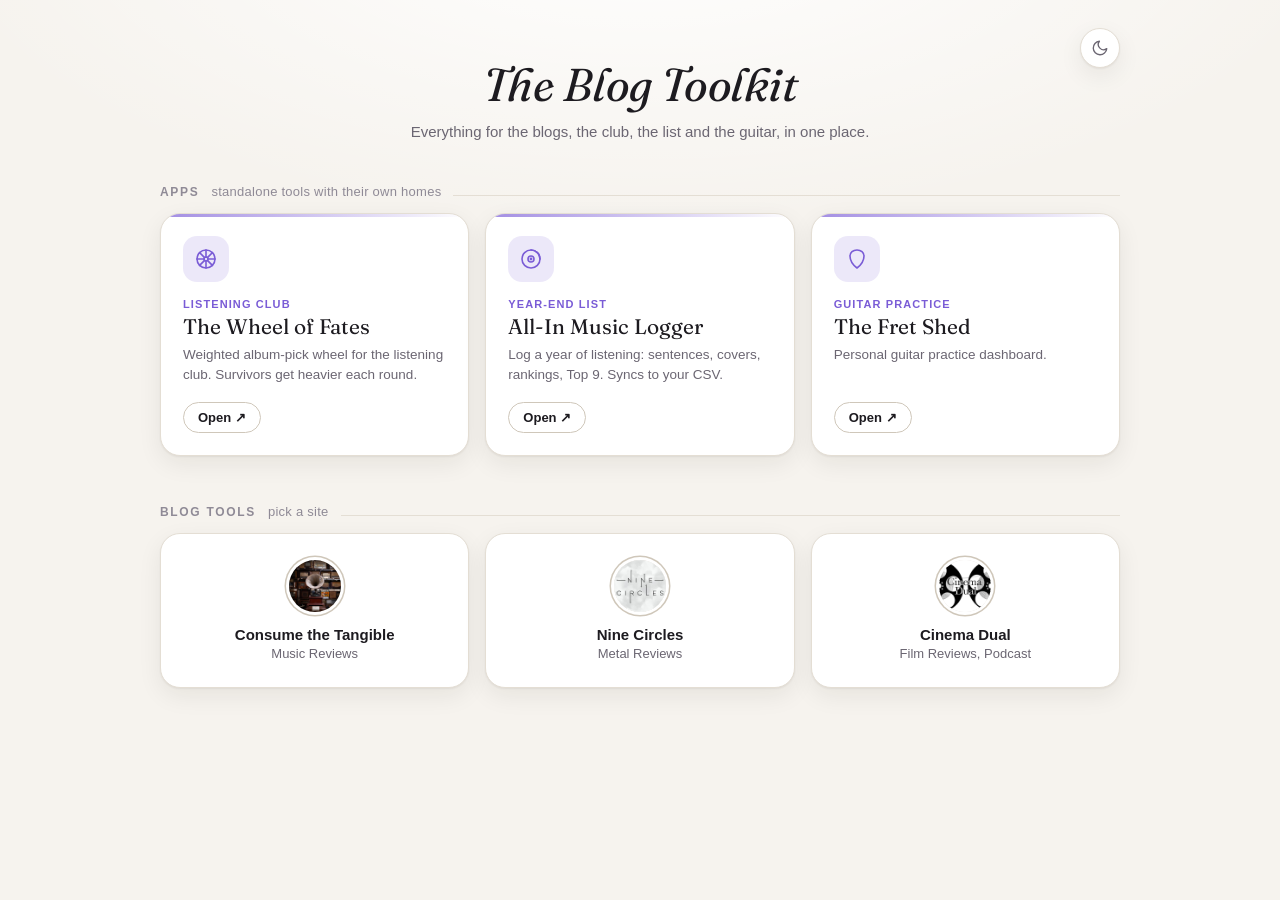
==== commit f63d6ca9: "Hub: add Apps row (Wheel of Fates, Music Logger, Fret Shed), modern light/dark UI Co-Authored-By: Cl" ====
--- a/index.html
+++ b/index.html
@@ -3,212 +3,328 @@
 <head>
 <meta charset="UTF-8">
 <meta name="viewport" content="width=device-width, initial-scale=1.0">
+<meta name="color-scheme" content="light dark">
 <title>The Blog Toolkit</title>
+<link rel="preconnect" href="https://fonts.googleapis.com">
 <link href="https://fonts.googleapis.com/css2?family=Fraunces:ital,wght@0,300;0,400;1,400&display=swap" rel="stylesheet">
 <style>
-    * { box-sizing: border-box; }
-    body {
-        font-family: -apple-system, BlinkMacSystemFont, 'Segoe UI', Roboto, sans-serif;
-        background: radial-gradient(ellipse at top, #221f24 0%, #17151a 60%);
-        color: #e8e8ec;
-        margin: 0;
-        padding: 70px 20px;
-        display: flex;
-        flex-direction: column;
-        align-items: center;
-        min-height: 100vh;
+  /* ── THEME TOKENS ── */
+  :root {
+    --bg: #f6f3ee; --bg-glow: #ffffff;
+    --surface: #ffffff; --surface-2: #f1ede6;
+    --border: #e4ded4; --border-strong: #cfc7ba;
+    --text: #1d1b20; --muted: #6b6672; --faint: #8f8a96;
+    --shadow: 0 1px 2px rgba(30,25,20,.06), 0 8px 24px rgba(30,25,20,.07);
+    --shadow-hover: 0 2px 4px rgba(30,25,20,.08), 0 16px 36px rgba(30,25,20,.12);
+    --apps-accent: #7a5cd6;
+  }
+  @media (prefers-color-scheme: dark) {
+    :root:not([data-theme="light"]) {
+      --bg: #141216; --bg-glow: #24212a;
+      --surface: #1e1c22; --surface-2: #26232b;
+      --border: #2e2b33; --border-strong: #45414c;
+      --text: #f0ede8; --muted: #a09aa8; --faint: #7a7680;
+      --shadow: 0 1px 2px rgba(0,0,0,.4), 0 8px 24px rgba(0,0,0,.35);
+      --shadow-hover: 0 2px 4px rgba(0,0,0,.5), 0 16px 36px rgba(0,0,0,.5);
+      --apps-accent: #a58cff;
     }
-    .container { max-width: 900px; width: 100%; }
-    h1 {
-        text-align: center; margin-bottom: 10px; font-weight: 400;
-        font-family: 'Fraunces', serif; font-style: italic;
-        letter-spacing: 0.3px; font-size: 38px; color: #f4efe8;
-    }
-    .subtitle {
-        text-align: center; margin-bottom: 52px; font-size: 12px;
-        text-transform: uppercase; letter-spacing: 2.5px; color: #7a7680; font-weight: 500;
-    }
-
-    /* ── SITE PICKER ── */
-    .picker {
-        display: grid;
-        grid-template-columns: repeat(3, 1fr);
-        gap: 18px;
-        margin-bottom: 8px;
-    }
-    .site-card {
-        background: linear-gradient(160deg, #201e23, #19171b);
-        border: 1px solid #2c2a2f;
-        border-radius: 16px;
-        padding: 30px 20px;
-        text-align: center;
-        cursor: pointer;
-        transition: all 0.25s ease;
-    }
-    .site-card:hover {
-        border-color: #454149;
-        transform: translateY(-3px);
-        box-shadow: 0 12px 28px rgba(0,0,0,0.35);
-    }
-    .site-card.active {
-        border-width: 1.5px;
-        box-shadow: 0 12px 28px rgba(0,0,0,0.4);
-    }
-    .site-swatch {
-        width: 46px; height: 46px; border-radius: 50%;
-        margin: 0 auto 18px; border: 2px solid rgba(255,255,255,0.12);
-        object-fit: cover; display: block;
-    }
-    .site-name {
-        font-size: 13.5px; font-weight: 600; letter-spacing: 0.6px;
-        color: #f0eeef; margin-bottom: 5px;
-    }
-    .site-desc { font-size: 11.5px; color: #837e88; letter-spacing: 0.3px; font-style: italic; }
-
-    /* Per-site accent colors, used only when that card is active or its panel is open */
-    .site-card[data-site="ctt"].active       { border-color: #b5623a; }
-    .site-card[data-site="ninecircles"].active { border-color: #3f9fd6; }
-    .site-card[data-site="cinemadual"].active  { border-color: #c9c5cc; }
-
-    /* ── TOOL PANEL ── */
-    .panel-wrap { margin-top: 32px; }
-    .tool-panel {
-        display: none;
-        border-radius: 16px;
-        padding: 30px;
-        border: 1px solid #2c2a2f;
-        animation: fadeIn 0.3s ease;
-    }
-    .tool-panel.open { display: block; }
-    @keyframes fadeIn { from { opacity: 0; transform: translateY(-6px); } to { opacity: 1; transform: translateY(0); } }
-
-    .tool-panel h2 {
-        margin: 0 0 6px; font-size: 20px; font-family: 'Fraunces', serif;
-        font-weight: 400; font-style: italic; letter-spacing: 0.2px;
-    }
-    .tool-panel .panel-desc {
-        font-size: 12.5px; color: #8a8590; margin-bottom: 22px; line-height: 1.6;
-    }
-    .tool-list { display: flex; flex-direction: column; gap: 10px; }
-    .tool-link {
-        display: flex; align-items: center; justify-content: space-between;
-        padding: 17px 22px; border-radius: 10px; text-decoration: none;
-        border: 1px solid; transition: all 0.2s ease;
-    }
-    .tool-link:hover { transform: translateX(3px); }
-    .tool-link .tool-name { font-size: 14px; font-weight: 600; letter-spacing: 0.2px; }
-    .tool-link .tool-arrow { font-size: 14px; opacity: 0.55; }
-    .tool-link .tool-sub { font-size: 11px; opacity: 0.6; margin-top: 3px; font-style: italic; }
-
-    /* CTT theme */
-    #panel-ctt { background: #1f1a17; }
-    #panel-ctt h2 { color: #e0a87a; }
-    #panel-ctt .tool-link { background: #2a221d; border-color: #4a3529; color: #f0e4d8; }
-    #panel-ctt .tool-link:hover { background: #b5623a; border-color: #b5623a; color: #fff; }
-
-    /* Nine Circles theme */
-    #panel-ninecircles { background: #0d0d10; }
-    #panel-ninecircles h2 { color: #4EAEE5; }
-    #panel-ninecircles .tool-link { background: #16161a; border-color: #1f2a33; color: #d8e8f0; }
-    #panel-ninecircles .tool-link:hover { background: #107AB8; border-color: #107AB8; color: #fff; }
-
-    /* Cinema Dual theme */
-    #panel-cinemadual { background: #18171a; }
-    #panel-cinemadual h2 { color: #d6d2d8; }
-    #panel-cinemadual .tool-link { background: #201f22; border-color: #38363c; color: #e8e6ea; }
-    #panel-cinemadual .tool-link:hover { background: #d8d4d0; border-color: #d8d4d0; color: #17151a; }
-
-    .soon-note {
-        font-size: 11px; color: #555; text-align: center; margin-top: 14px;
-        letter-spacing: 0.5px;
-    }
+  }
+  :root[data-theme="dark"] {
+    --bg: #141216; --bg-glow: #24212a;
+    --surface: #1e1c22; --surface-2: #26232b;
+    --border: #2e2b33; --border-strong: #45414c;
+    --text: #f0ede8; --muted: #a09aa8; --faint: #7a7680;
+    --shadow: 0 1px 2px rgba(0,0,0,.4), 0 8px 24px rgba(0,0,0,.35);
+    --shadow-hover: 0 2px 4px rgba(0,0,0,.5), 0 16px 36px rgba(0,0,0,.5);
+    --apps-accent: #a58cff;
+  }
+
+  /* Per-site accents (light values; dark overrides below) */
+  [data-site="ctt"]         { --accent: #b5623a; --accent-ink: #ffffff; --accent-soft: rgba(181,98,58,.10); }
+  [data-site="ninecircles"] { --accent: #107AB8; --accent-ink: #ffffff; --accent-soft: rgba(16,122,184,.10); }
+  [data-site="cinemadual"]  { --accent: #55505c; --accent-ink: #ffffff; --accent-soft: rgba(85,80,92,.10); }
+  @media (prefers-color-scheme: dark) {
+    :root:not([data-theme="light"]) [data-site="ctt"]         { --accent: #d98456; --accent-ink: #1b1411; --accent-soft: rgba(217,132,86,.14); }
+    :root:not([data-theme="light"]) [data-site="ninecircles"] { --accent: #4EAEE5; --accent-ink: #07131b; --accent-soft: rgba(78,174,229,.14); }
+    :root:not([data-theme="light"]) [data-site="cinemadual"]  { --accent: #d8d4d0; --accent-ink: #17151a; --accent-soft: rgba(216,212,208,.12); }
+  }
+  :root[data-theme="dark"] [data-site="ctt"]         { --accent: #d98456; --accent-ink: #1b1411; --accent-soft: rgba(217,132,86,.14); }
+  :root[data-theme="dark"] [data-site="ninecircles"] { --accent: #4EAEE5; --accent-ink: #07131b; --accent-soft: rgba(78,174,229,.14); }
+  :root[data-theme="dark"] [data-site="cinemadual"]  { --accent: #d8d4d0; --accent-ink: #17151a; --accent-soft: rgba(216,212,208,.12); }
+
+  /* ── BASE ── */
+  * { box-sizing: border-box; }
+  html { -webkit-text-size-adjust: 100%; }
+  body {
+    margin: 0; min-height: 100vh;
+    font-family: -apple-system, BlinkMacSystemFont, "Segoe UI", Roboto, Inter, sans-serif;
+    color: var(--text); background: var(--bg);
+    background-image: radial-gradient(ellipse 80% 50% at 50% -10%, var(--bg-glow), transparent 70%);
+    background-attachment: fixed;
+    padding: 56px 16px 72px;
+    transition: background-color .25s ease, color .25s ease;
+  }
+  .container { max-width: 960px; margin: 0 auto; }
+  a { color: inherit; text-decoration: none; }
+  :focus-visible { outline: 2px solid var(--apps-accent); outline-offset: 3px; border-radius: 10px; }
+
+  /* ── HEADER ── */
+  header { text-align: center; position: relative; margin-bottom: 44px; }
+  h1 {
+    font-family: "Fraunces", Georgia, serif; font-style: italic; font-weight: 400;
+    font-size: clamp(32px, 6vw, 46px); letter-spacing: -.01em; margin: 0 0 10px;
+  }
+  .subtitle { color: var(--muted); font-size: 15px; margin: 0; }
+  .theme-toggle {
+    position: absolute; top: -28px; right: 0;
+    width: 40px; height: 40px; border-radius: 999px; cursor: pointer;
+    background: var(--surface); color: var(--muted);
+    border: 1px solid var(--border); box-shadow: var(--shadow);
+    display: grid; place-items: center; transition: all .2s ease;
+  }
+  .theme-toggle:hover { color: var(--text); border-color: var(--border-strong); }
+  .theme-toggle svg { width: 18px; height: 18px; }
+
+  /* ── SECTION LABELS ── */
+  .section-label {
+    display: flex; align-items: baseline; gap: 12px; margin: 0 0 14px;
+    font-size: 12px; font-weight: 600; letter-spacing: .14em; text-transform: uppercase; color: var(--faint);
+  }
+  .section-label::after { content: ""; flex: 1; height: 1px; background: var(--border); }
+  .section-label small { font-weight: 400; letter-spacing: .02em; text-transform: none; font-size: 13px; }
+
+  /* ── APPS ROW ── */
+  .apps { display: grid; grid-template-columns: repeat(3, 1fr); gap: 16px; margin-bottom: 48px; }
+  .app {
+    position: relative; display: flex; flex-direction: column; gap: 16px;
+    padding: 22px; border-radius: 20px;
+    background: var(--surface); border: 1px solid var(--border); box-shadow: var(--shadow);
+    transition: transform .2s ease, box-shadow .2s ease, border-color .2s ease;
+    overflow: hidden;
+  }
+  .app::before {
+    content: ""; position: absolute; inset: 0 0 auto 0; height: 3px;
+    background: linear-gradient(90deg, var(--apps-accent), transparent);
+    opacity: .7;
+  }
+  .app:hover { transform: translateY(-3px); box-shadow: var(--shadow-hover); border-color: var(--border-strong); }
+  .app-icon {
+    width: 46px; height: 46px; border-radius: 14px; display: grid; place-items: center;
+    background: color-mix(in srgb, var(--apps-accent) 14%, transparent); color: var(--apps-accent);
+  }
+  .app-icon svg { width: 24px; height: 24px; }
+  .app-body { display: flex; flex-direction: column; gap: 4px; flex: 1; }
+  .app-tag { font-size: 11px; font-weight: 600; letter-spacing: .1em; text-transform: uppercase; color: var(--apps-accent); }
+  .app-name { font-family: "Fraunces", Georgia, serif; font-size: 21px; line-height: 1.2; }
+  .app-desc { font-size: 13.5px; line-height: 1.5; color: var(--muted); margin-top: 2px; }
+  .app-open {
+    align-self: flex-start; font-size: 13px; font-weight: 600; color: var(--text);
+    padding: 7px 14px; border-radius: 999px; border: 1px solid var(--border-strong);
+    transition: all .2s ease;
+  }
+  .app:hover .app-open { background: var(--apps-accent); border-color: var(--apps-accent); color: var(--bg); }
+
+  /* ── SITE PICKER ── */
+  .picker { display: grid; grid-template-columns: repeat(3, 1fr); gap: 16px; }
+  .site {
+    appearance: none; font: inherit; color: inherit; text-align: center; cursor: pointer;
+    padding: 26px 18px; border-radius: 20px;
+    background: var(--surface); border: 1.5px solid var(--border); box-shadow: var(--shadow);
+    transition: transform .2s ease, box-shadow .2s ease, border-color .2s ease, background .2s ease;
+  }
+  .site:hover { transform: translateY(-3px); box-shadow: var(--shadow-hover); border-color: var(--border-strong); }
+  .site[aria-expanded="true"] { border-color: var(--accent); background: linear-gradient(var(--accent-soft), var(--accent-soft)), var(--surface); }
+  .site-swatch {
+    display: block; width: 52px; height: 52px; margin: 0 auto 14px; border-radius: 50%;
+    object-fit: cover; box-shadow: 0 0 0 3px var(--surface), 0 0 0 4.5px var(--border-strong);
+    transition: box-shadow .2s ease;
+  }
+  .site[aria-expanded="true"] .site-swatch { box-shadow: 0 0 0 3px var(--surface), 0 0 0 5px var(--accent); }
+  .site-name { display: block; font-size: 15px; font-weight: 600; margin-bottom: 3px; }
+  .site-desc { display: block; font-size: 13px; color: var(--muted); }
+
+  /* ── TOOL PANELS ── */
+  .panel-wrap { margin-top: 20px; }
+  .panel {
+    display: none; padding: 28px; border-radius: 20px;
+    background: var(--surface); border: 1px solid var(--border); box-shadow: var(--shadow);
+    border-top: 3px solid var(--accent); animation: rise .28s ease;
+  }
+  .panel.open { display: block; }
+  @keyframes rise { from { opacity: 0; transform: translateY(-6px); } to { opacity: 1; transform: none; } }
+  .panel h2 { font-family: "Fraunces", Georgia, serif; font-style: italic; font-weight: 400; font-size: 26px; margin: 0 0 6px; }
+  .panel-desc { color: var(--muted); font-size: 14px; line-height: 1.55; margin: 0 0 20px; }
+  .tools { display: grid; grid-template-columns: repeat(auto-fill, minmax(260px, 1fr)); gap: 12px; }
+  .tool {
+    display: flex; align-items: center; justify-content: space-between; gap: 12px;
+    padding: 16px 18px; border-radius: 14px;
+    background: var(--surface-2); border: 1px solid var(--border);
+    transition: all .18s ease;
+  }
+  .tool:hover { background: var(--accent); border-color: var(--accent); color: var(--accent-ink); transform: translateY(-2px); }
+  .tool-text { display: flex; flex-direction: column; gap: 3px; }
+  .tool-name { font-size: 15px; font-weight: 600; }
+  .tool-sub { font-size: 12.5px; color: var(--muted); line-height: 1.4; transition: color .18s ease; }
+  .tool:hover .tool-sub { color: inherit; opacity: .8; }
+  .tool-arrow { font-size: 18px; opacity: .5; transition: all .18s ease; }
+  .tool:hover .tool-arrow { opacity: 1; transform: translate(2px, -2px); }
+  .soon { margin: 16px 0 0; text-align: center; font-size: 12.5px; color: var(--faint); }
+
+  /* ── RESPONSIVE ── */
+  @media (max-width: 760px) {
+    body { padding-top: 64px; }
+    .apps, .picker { grid-template-columns: 1fr; }
+    .site { display: flex; align-items: center; gap: 16px; text-align: left; padding: 16px 18px; }
+    .site-swatch { margin: 0; flex-shrink: 0; width: 46px; height: 46px; }
+    .panel { padding: 22px 18px; }
+    .theme-toggle { top: -44px; }
+  }
+  @media (prefers-reduced-motion: reduce) {
+    * { transition: none !important; animation: none !important; }
+  }
 </style>
 </head>
 <body>
 <div class="container">
+  <header>
+    <button class="theme-toggle" id="themeToggle" type="button" aria-label="Toggle light and dark theme" title="Toggle theme">
+      <svg viewBox="0 0 24 24" fill="none" stroke="currentColor" stroke-width="1.8" stroke-linecap="round" stroke-linejoin="round" aria-hidden="true"><path d="M21 12.8A9 9 0 1 1 11.2 3a7 7 0 0 0 9.8 9.8z"/></svg>
+    </button>
     <h1>The Blog Toolkit</h1>
-    <div class="subtitle">Pick a site to get started</div>
-
-    <div class="picker">
-        <div class="site-card" data-site="ctt" onclick="selectSite('ctt')">
-            <img class="site-swatch" src="[data-uri]" alt="">
-            <div class="site-name">Consume the Tangible</div>
-            <div class="site-desc">Music Reviews</div>
+    <p class="subtitle">Everything for the blogs, the club, the list and the guitar, in one place.</p>
+  </header>
+
+  <section aria-labelledby="apps-label">
+    <h2 class="section-label" id="apps-label">Apps <small>standalone tools with their own homes</small></h2>
+    <div class="apps">
+      <a class="app" href="https://consumethetangible.github.io/the-wheel-of-fate/" target="_blank" rel="noopener">
+        <span class="app-icon" aria-hidden="true"><svg viewBox="0 0 24 24" fill="none" stroke="currentColor" stroke-width="1.6" stroke-linecap="round" stroke-linejoin="round"><circle cx="12" cy="12" r="9"/><circle cx="12" cy="12" r="2"/><path d="M12 3v7M12 14v7M3 12h7M14 12h7M5.6 5.6l5 5M13.4 13.4l5 5M18.4 5.6l-5 5M10.6 13.4l-5 5"/></svg></span>
+        <span class="app-body">
+          <span class="app-tag">Listening club</span>
+          <span class="app-name">The Wheel of Fates</span>
+          <span class="app-desc">Weighted album-pick wheel for the listening club. Survivors get heavier each round.</span>
+        </span>
+        <span class="app-open">Open <span aria-hidden="true">&#8599;</span></span>
+      </a>
+      <a class="app" href="https://consumethetangible.github.io/music-all-in/" target="_blank" rel="noopener">
+        <span class="app-icon" aria-hidden="true"><svg viewBox="0 0 24 24" fill="none" stroke="currentColor" stroke-width="1.6" stroke-linecap="round" stroke-linejoin="round"><circle cx="12" cy="12" r="9"/><circle cx="12" cy="12" r="3"/><circle cx="12" cy="12" r=".6" fill="currentColor"/><path d="M12 3a9 9 0 0 1 9 9"/></svg></span>
+        <span class="app-body">
+          <span class="app-tag">Year-end list</span>
+          <span class="app-name">All-In Music Logger</span>
+          <span class="app-desc">Log a year of listening: sentences, covers, rankings, Top 9. Syncs to your CSV.</span>
+        </span>
+        <span class="app-open">Open <span aria-hidden="true">&#8599;</span></span>
+      </a>
+      <a class="app" href="https://thefretshed.com" target="_blank" rel="noopener">
+        <span class="app-icon" aria-hidden="true"><svg viewBox="0 0 24 24" fill="none" stroke="currentColor" stroke-width="1.6" stroke-linecap="round" stroke-linejoin="round"><path d="M12 3c4 0 7 2.5 7 6 0 4-3 9-7 12-4-3-7-8-7-12 0-3.5 3-6 7-6z"/></svg></span>
+        <span class="app-body">
+          <span class="app-tag">Guitar practice</span>
+          <span class="app-name">The Fret Shed</span>
+          <span class="app-desc">Personal guitar practice dashboard.</span>
+        </span>
+        <span class="app-open">Open <span aria-hidden="true">&#8599;</span></span>
+      </a>
+    </div>
+  </section>
+
+  <section aria-labelledby="sites-label">
+    <h2 class="section-label" id="sites-label">Blog tools <small>pick a site</small></h2>
+    <div class="picker" role="group" aria-label="Blog sites">
+      <button class="site" type="button" data-site="ctt" aria-expanded="false" aria-controls="panel-ctt">
+        <img class="site-swatch" alt="" src="[data-uri]">
+        <span><span class="site-name">Consume the Tangible</span><span class="site-desc">Music Reviews</span></span>
+      </button>
+      <button class="site" type="button" data-site="ninecircles" aria-expanded="false" aria-controls="panel-ninecircles">
+        <img class="site-swatch" alt="" src="[data-uri]">
+        <span><span class="site-name">Nine Circles</span><span class="site-desc">Metal Reviews</span></span>
+      </button>
+      <button class="site" type="button" data-site="cinemadual" aria-expanded="false" aria-controls="panel-cinemadual">
+        <img class="site-swatch" alt="" src="[data-uri]">
+        <span><span class="site-name">Cinema Dual</span><span class="site-desc">Film Reviews, Podcast</span></span>
+      </button>
+    </div>
+
+    <div class="panel-wrap">
+      <div class="panel" id="panel-ctt" data-site="ctt">
+        <h2>Consume the Tangible</h2>
+        <p class="panel-desc">Rating generator, metadata bar, playlist banner, color palette, and post types: five standalone tools.</p>
+        <div class="tools">
+        <a class="tool" href="ctt/ctt-rating-generator.html" target="_blank" rel="noopener">
+          <span class="tool-text"><span class="tool-name">Rating Generator</span><span class="tool-sub">Absurdist score + descriptor for review posts</span></span>
+          <span class="tool-arrow" aria-hidden="true">&#8599;</span>
+        </a>
+        <a class="tool" href="ctt/ctt-metadata-bar.html" target="_blank" rel="noopener">
+          <span class="tool-text"><span class="tool-name">Metadata Bar</span><span class="tool-sub">Label · Format · Released · Reviewed</span></span>
+          <span class="tool-arrow" aria-hidden="true">&#8599;</span>
+        </a>
+        <a class="tool" href="ctt/ctt-playlist-banner.html" target="_blank" rel="noopener">
+          <span class="tool-text"><span class="tool-name">Playlist Banner</span><span class="tool-sub">Album-cover collage, 900×600</span></span>
+          <span class="tool-arrow" aria-hidden="true">&#8599;</span>
+        </a>
+        <a class="tool" href="ctt/ctt-color-palette.html" target="_blank" rel="noopener">
+          <span class="tool-text"><span class="tool-name">Color Palette</span><span class="tool-sub">Full CTT color system, click to copy</span></span>
+          <span class="tool-arrow" aria-hidden="true">&#8599;</span>
+        </a>
+        <a class="tool" href="ctt/ctt-post-types.html" target="_blank" rel="noopener">
+          <span class="tool-text"><span class="tool-name">Post Types</span><span class="tool-sub">Accent colors by template — Reviews, Playlists, Essays</span></span>
+          <span class="tool-arrow" aria-hidden="true">&#8599;</span>
+        </a>
         </div>
-        <div class="site-card" data-site="ninecircles" onclick="selectSite('ninecircles')">
-            <img class="site-swatch" src="[data-uri]" alt="">
-            <div class="site-name">Nine Circles</div>
-            <div class="site-desc">Metal Reviews</div>
+      </div>
+
+      <div class="panel" id="panel-ninecircles" data-site="ninecircles">
+        <h2>Nine Circles</h2>
+        <p class="panel-desc">Void-engine banner generators for recurring Nine Circles features.</p>
+        <div class="tools">
+        <a class="tool" href="nine-circles/second-circle-header-creator.html" target="_blank" rel="noopener">
+          <span class="tool-text"><span class="tool-name">Second Circle Header Creator</span><span class="tool-sub">Two-album void header</span></span>
+          <span class="tool-arrow" aria-hidden="true">&#8599;</span>
+        </a>
+        <a class="tool" href="nine-circles/nine-circles-ov-grid-creator.html" target="_blank" rel="noopener">
+          <span class="tool-text"><span class="tool-name">9C Ov... Grid Creator</span><span class="tool-sub">Nine-album void grid</span></span>
+          <span class="tool-arrow" aria-hidden="true">&#8599;</span>
+        </a>
         </div>
-        <div class="site-card" data-site="cinemadual" onclick="selectSite('cinemadual')">
-            <img class="site-swatch" src="[data-uri]" alt="">
-            <div class="site-name">Cinema Dual</div>
-            <div class="site-desc">Film Reviews, Podcast</div>
+      </div>
+
+      <div class="panel" id="panel-cinemadual" data-site="cinemadual">
+        <h2>Cinema Dual</h2>
+        <p class="panel-desc">Episode header creator for the Cinema Dual podcast.</p>
+        <div class="tools">
+        <a class="tool" href="cinema-dual/cinema-dual-filmstrip-header-creator.html" target="_blank" rel="noopener">
+          <span class="tool-text"><span class="tool-name">Filmstrip Header Creator</span><span class="tool-sub">Two posters + episode art, 900×500</span></span>
+          <span class="tool-arrow" aria-hidden="true">&#8599;</span>
+        </a>
         </div>
+        <p class="soon">More Cinema Dual tools coming soon</p>
+      </div>
     </div>
-
-    <div class="panel-wrap">
-        <div class="tool-panel" id="panel-ctt">
-            <h2>Consume the Tangible</h2>
-            <div class="panel-desc">Rating generator, metadata bar, playlist banner, and color palette — all in one bundled toolkit.</div>
-            <div class="tool-list">
-                <a class="tool-link" href="ctt/ctt-publisher-toolkit.html" target="_blank">
-                    <div>
-                        <div class="tool-name">Publisher's Toolkit</div>
-                        <div class="tool-sub">Rating · Metadata Bar · Banner · Colors</div>
-                    </div>
-                    <span class="tool-arrow">&#8594;</span>
-                </a>
-            </div>
-        </div>
-
-        <div class="tool-panel" id="panel-ninecircles">
-            <h2>Nine Circles</h2>
-            <div class="panel-desc">Void-engine banner generators for recurring Nine Circles features.</div>
-            <div class="tool-list">
-                <a class="tool-link" href="nine-circles/second-circle-header-creator.html" target="_blank">
-                    <div>
-                        <div class="tool-name">Second Circle Header Creator</div>
-                        <div class="tool-sub">Two-album void header</div>
-                    </div>
-                    <span class="tool-arrow">&#8594;</span>
-                </a>
-                <a class="tool-link" href="nine-circles/nine-circles-ov-grid-creator.html" target="_blank">
-                    <div>
-                        <div class="tool-name">9C Ov... Grid Creator</div>
-                        <div class="tool-sub">Nine-album void grid</div>
-                    </div>
-                    <span class="tool-arrow">&#8594;</span>
-                </a>
-            </div>
-        </div>
-
-        <div class="tool-panel" id="panel-cinemadual">
-            <h2>Cinema Dual</h2>
-            <div class="panel-desc">Episode header creator for the Cinema Dual podcast.</div>
-            <div class="tool-list">
-                <a class="tool-link" href="cinema-dual/cinema-dual-filmstrip-header-creator.html" target="_blank">
-                    <div>
-                        <div class="tool-name">Filmstrip Header Creator</div>
-                        <div class="tool-sub">Two posters + episode art, 900×500</div>
-                    </div>
-                    <span class="tool-arrow">&#8594;</span>
-                </a>
-            </div>
-            <div class="soon-note">More Cinema Dual tools coming soon</div>
-        </div>
-    </div>
+  </section>
 </div>
 
 <script>
-function selectSite(site) {
-    document.querySelectorAll('.site-card').forEach(c => {
-        c.classList.toggle('active', c.dataset.site === site);
-    });
-    document.querySelectorAll('.tool-panel').forEach(p => {
-        p.classList.toggle('open', p.id === 'panel-' + site);
-    });
-}
+(function () {
+  var root = document.documentElement;
+
+  // Site picker
+  var cards = document.querySelectorAll('.site');
+  var panels = document.querySelectorAll('.panel');
+  function selectSite(site) {
+    cards.forEach(function (c) { c.setAttribute('aria-expanded', String(c.dataset.site === site)); });
+    panels.forEach(function (p) { p.classList.toggle('open', p.dataset.site === site); });
+  }
+  cards.forEach(function (c) { c.addEventListener('click', function () { selectSite(c.dataset.site); }); });
+
+  // Theme toggle: follows the system until you pick one; remembered per browser
+  try { var saved = localStorage.getItem('toolkit-theme'); if (saved) root.setAttribute('data-theme', saved); } catch (e) {}
+  document.getElementById('themeToggle').addEventListener('click', function () {
+    var current = root.getAttribute('data-theme') ||
+      (window.matchMedia('(prefers-color-scheme: dark)').matches ? 'dark' : 'light');
+    var next = current === 'dark' ? 'light' : 'dark';
+    root.setAttribute('data-theme', next);
+    try { localStorage.setItem('toolkit-theme', next); } catch (e) {}
+  });
+})();
 </script>
 </body>
 </html>
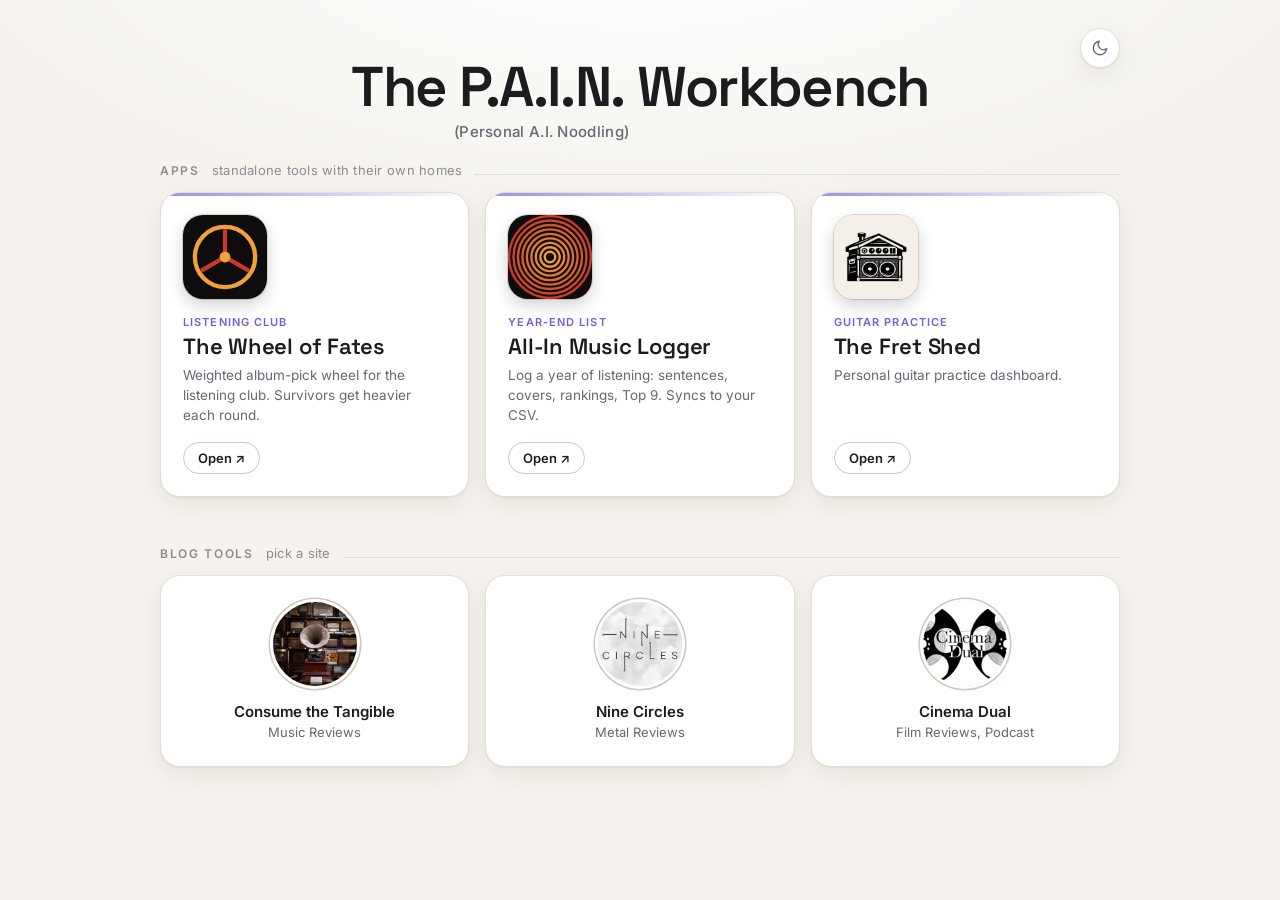
==== commit 537eb9f4: "Rename hub to The P.A.I.N. Workbench, real logos in logos/, bigger logos, modern type Co-Authored-By" ====
--- a/index.html
+++ b/index.html
@@ -4,9 +4,9 @@
 <meta charset="UTF-8">
 <meta name="viewport" content="width=device-width, initial-scale=1.0">
 <meta name="color-scheme" content="light dark">
-<title>The Blog Toolkit</title>
+<title>The P.A.I.N. Workbench</title>
 <link rel="preconnect" href="https://fonts.googleapis.com">
-<link href="https://fonts.googleapis.com/css2?family=Fraunces:ital,wght@0,300;0,400;1,400&display=swap" rel="stylesheet">
+<link href="https://fonts.googleapis.com/css2?family=Inter:wght@400;500;600&family=Space+Grotesk:wght@500;600;700&display=swap" rel="stylesheet">
 <style>
   /* ── THEME TOKENS ── */
   :root {
@@ -57,7 +57,7 @@
   html { -webkit-text-size-adjust: 100%; }
   body {
     margin: 0; min-height: 100vh;
-    font-family: -apple-system, BlinkMacSystemFont, "Segoe UI", Roboto, Inter, sans-serif;
+    font-family: "Inter", -apple-system, BlinkMacSystemFont, "Segoe UI", Roboto, sans-serif;
     color: var(--text); background: var(--bg);
     background-image: radial-gradient(ellipse 80% 50% at 50% -10%, var(--bg-glow), transparent 70%);
     background-attachment: fixed;
@@ -71,10 +71,15 @@
   /* ── HEADER ── */
   header { text-align: center; position: relative; margin-bottom: 44px; }
   h1 {
-    font-family: "Fraunces", Georgia, serif; font-style: italic; font-weight: 400;
-    font-size: clamp(32px, 6vw, 46px); letter-spacing: -.01em; margin: 0 0 10px;
-  }
-  .subtitle { color: var(--muted); font-size: 15px; margin: 0; }
+    font-family: "Space Grotesk", "Inter", system-ui, sans-serif; font-weight: 600;
+    font-size: clamp(34px, 7vw, 56px); line-height: 1.1; letter-spacing: -.03em; margin: 0 0 34px;
+  }
+  .pain { position: relative; display: inline-block; }
+  .pain small {
+    position: absolute; top: 100%; left: 50%; transform: translateX(-50%); margin-top: 6px;
+    white-space: nowrap; font-family: "Inter", system-ui, sans-serif; font-weight: 500;
+    font-size: clamp(12px, 2vw, 15px); letter-spacing: .02em; color: var(--muted);
+  }
   .theme-toggle {
     position: absolute; top: -28px; right: 0;
     width: 40px; height: 40px; border-radius: 999px; cursor: pointer;
@@ -108,14 +113,15 @@
     opacity: .7;
   }
   .app:hover { transform: translateY(-3px); box-shadow: var(--shadow-hover); border-color: var(--border-strong); }
-  .app-icon {
-    width: 46px; height: 46px; border-radius: 14px; display: grid; place-items: center;
-    background: color-mix(in srgb, var(--apps-accent) 14%, transparent); color: var(--apps-accent);
-  }
-  .app-icon svg { width: 24px; height: 24px; }
+  .app-logo {
+    display: block; width: 84px; height: 84px; border-radius: 20px; object-fit: cover;
+    box-shadow: 0 6px 16px rgba(0,0,0,.18), 0 0 0 1px var(--border);
+    transition: transform .25s ease;
+  }
+  .app:hover .app-logo { transform: scale(1.05) rotate(-2deg); }
   .app-body { display: flex; flex-direction: column; gap: 4px; flex: 1; }
   .app-tag { font-size: 11px; font-weight: 600; letter-spacing: .1em; text-transform: uppercase; color: var(--apps-accent); }
-  .app-name { font-family: "Fraunces", Georgia, serif; font-size: 21px; line-height: 1.2; }
+  .app-name { font-family: "Space Grotesk", "Inter", system-ui, sans-serif; font-weight: 600; font-size: 22px; line-height: 1.2; letter-spacing: -.01em; }
   .app-desc { font-size: 13.5px; line-height: 1.5; color: var(--muted); margin-top: 2px; }
   .app-open {
     align-self: flex-start; font-size: 13px; font-weight: 600; color: var(--text);
@@ -135,7 +141,7 @@
   .site:hover { transform: translateY(-3px); box-shadow: var(--shadow-hover); border-color: var(--border-strong); }
   .site[aria-expanded="true"] { border-color: var(--accent); background: linear-gradient(var(--accent-soft), var(--accent-soft)), var(--surface); }
   .site-swatch {
-    display: block; width: 52px; height: 52px; margin: 0 auto 14px; border-radius: 50%;
+    display: block; width: 84px; height: 84px; margin: 0 auto 16px; border-radius: 50%;
     object-fit: cover; box-shadow: 0 0 0 3px var(--surface), 0 0 0 4.5px var(--border-strong);
     transition: box-shadow .2s ease;
   }
@@ -152,7 +158,7 @@
   }
   .panel.open { display: block; }
   @keyframes rise { from { opacity: 0; transform: translateY(-6px); } to { opacity: 1; transform: none; } }
-  .panel h2 { font-family: "Fraunces", Georgia, serif; font-style: italic; font-weight: 400; font-size: 26px; margin: 0 0 6px; }
+  .panel h2 { font-family: "Space Grotesk", "Inter", system-ui, sans-serif; font-weight: 600; font-size: 26px; letter-spacing: -.01em; margin: 0 0 6px; }
   .panel-desc { color: var(--muted); font-size: 14px; line-height: 1.55; margin: 0 0 20px; }
   .tools { display: grid; grid-template-columns: repeat(auto-fill, minmax(260px, 1fr)); gap: 12px; }
   .tool {
@@ -174,8 +180,11 @@
   @media (max-width: 760px) {
     body { padding-top: 64px; }
     .apps, .picker { grid-template-columns: 1fr; }
+    .app { flex-direction: row; flex-wrap: wrap; align-items: center; }
+    .app-logo { width: 72px; height: 72px; }
+    .app-body { flex: 1 1 60%; }
     .site { display: flex; align-items: center; gap: 16px; text-align: left; padding: 16px 18px; }
-    .site-swatch { margin: 0; flex-shrink: 0; width: 46px; height: 46px; }
+    .site-swatch { margin: 0; flex-shrink: 0; width: 64px; height: 64px; }
     .panel { padding: 22px 18px; }
     .theme-toggle { top: -44px; }
   }
@@ -190,15 +199,14 @@
     <button class="theme-toggle" id="themeToggle" type="button" aria-label="Toggle light and dark theme" title="Toggle theme">
       <svg viewBox="0 0 24 24" fill="none" stroke="currentColor" stroke-width="1.8" stroke-linecap="round" stroke-linejoin="round" aria-hidden="true"><path d="M21 12.8A9 9 0 1 1 11.2 3a7 7 0 0 0 9.8 9.8z"/></svg>
     </button>
-    <h1>The Blog Toolkit</h1>
-    <p class="subtitle">Everything for the blogs, the club, the list and the guitar, in one place.</p>
+    <h1>The <span class="pain">P.A.I.N.<small>(Personal A.I. Noodling)</small></span> Workbench</h1>
   </header>
 
   <section aria-labelledby="apps-label">
     <h2 class="section-label" id="apps-label">Apps <small>standalone tools with their own homes</small></h2>
     <div class="apps">
       <a class="app" href="https://consumethetangible.github.io/the-wheel-of-fate/" target="_blank" rel="noopener">
-        <span class="app-icon" aria-hidden="true"><svg viewBox="0 0 24 24" fill="none" stroke="currentColor" stroke-width="1.6" stroke-linecap="round" stroke-linejoin="round"><circle cx="12" cy="12" r="9"/><circle cx="12" cy="12" r="2"/><path d="M12 3v7M12 14v7M3 12h7M14 12h7M5.6 5.6l5 5M13.4 13.4l5 5M18.4 5.6l-5 5M10.6 13.4l-5 5"/></svg></span>
+        <img class="app-logo" src="logos/wheel-of-fates.svg" alt="" width="84" height="84">
         <span class="app-body">
           <span class="app-tag">Listening club</span>
           <span class="app-name">The Wheel of Fates</span>
@@ -207,7 +215,7 @@
         <span class="app-open">Open <span aria-hidden="true">&#8599;</span></span>
       </a>
       <a class="app" href="https://consumethetangible.github.io/music-all-in/" target="_blank" rel="noopener">
-        <span class="app-icon" aria-hidden="true"><svg viewBox="0 0 24 24" fill="none" stroke="currentColor" stroke-width="1.6" stroke-linecap="round" stroke-linejoin="round"><circle cx="12" cy="12" r="9"/><circle cx="12" cy="12" r="3"/><circle cx="12" cy="12" r=".6" fill="currentColor"/><path d="M12 3a9 9 0 0 1 9 9"/></svg></span>
+        <img class="app-logo" src="logos/music-logger.svg" alt="" width="84" height="84">
         <span class="app-body">
           <span class="app-tag">Year-end list</span>
           <span class="app-name">All-In Music Logger</span>
@@ -216,7 +224,7 @@
         <span class="app-open">Open <span aria-hidden="true">&#8599;</span></span>
       </a>
       <a class="app" href="https://thefretshed.com" target="_blank" rel="noopener">
-        <span class="app-icon" aria-hidden="true"><svg viewBox="0 0 24 24" fill="none" stroke="currentColor" stroke-width="1.6" stroke-linecap="round" stroke-linejoin="round"><path d="M12 3c4 0 7 2.5 7 6 0 4-3 9-7 12-4-3-7-8-7-12 0-3.5 3-6 7-6z"/></svg></span>
+        <img class="app-logo" src="logos/fret-shed.png" alt="" width="84" height="84">
         <span class="app-body">
           <span class="app-tag">Guitar practice</span>
           <span class="app-name">The Fret Shed</span>
@@ -231,15 +239,15 @@
     <h2 class="section-label" id="sites-label">Blog tools <small>pick a site</small></h2>
     <div class="picker" role="group" aria-label="Blog sites">
       <button class="site" type="button" data-site="ctt" aria-expanded="false" aria-controls="panel-ctt">
-        <img class="site-swatch" alt="" src="[data-uri]">
+        <img class="site-swatch" alt="" src="logos/ctt.jpg" width="84" height="84">
         <span><span class="site-name">Consume the Tangible</span><span class="site-desc">Music Reviews</span></span>
       </button>
       <button class="site" type="button" data-site="ninecircles" aria-expanded="false" aria-controls="panel-ninecircles">
-        <img class="site-swatch" alt="" src="[data-uri]">
+        <img class="site-swatch" alt="" src="logos/nine-circles.jpg" width="84" height="84">
         <span><span class="site-name">Nine Circles</span><span class="site-desc">Metal Reviews</span></span>
       </button>
       <button class="site" type="button" data-site="cinemadual" aria-expanded="false" aria-controls="panel-cinemadual">
-        <img class="site-swatch" alt="" src="[data-uri]">
+        <img class="site-swatch" alt="" src="logos/cinema-dual.jpg" width="84" height="84">
         <span><span class="site-name">Cinema Dual</span><span class="site-desc">Film Reviews, Podcast</span></span>
       </button>
     </div>
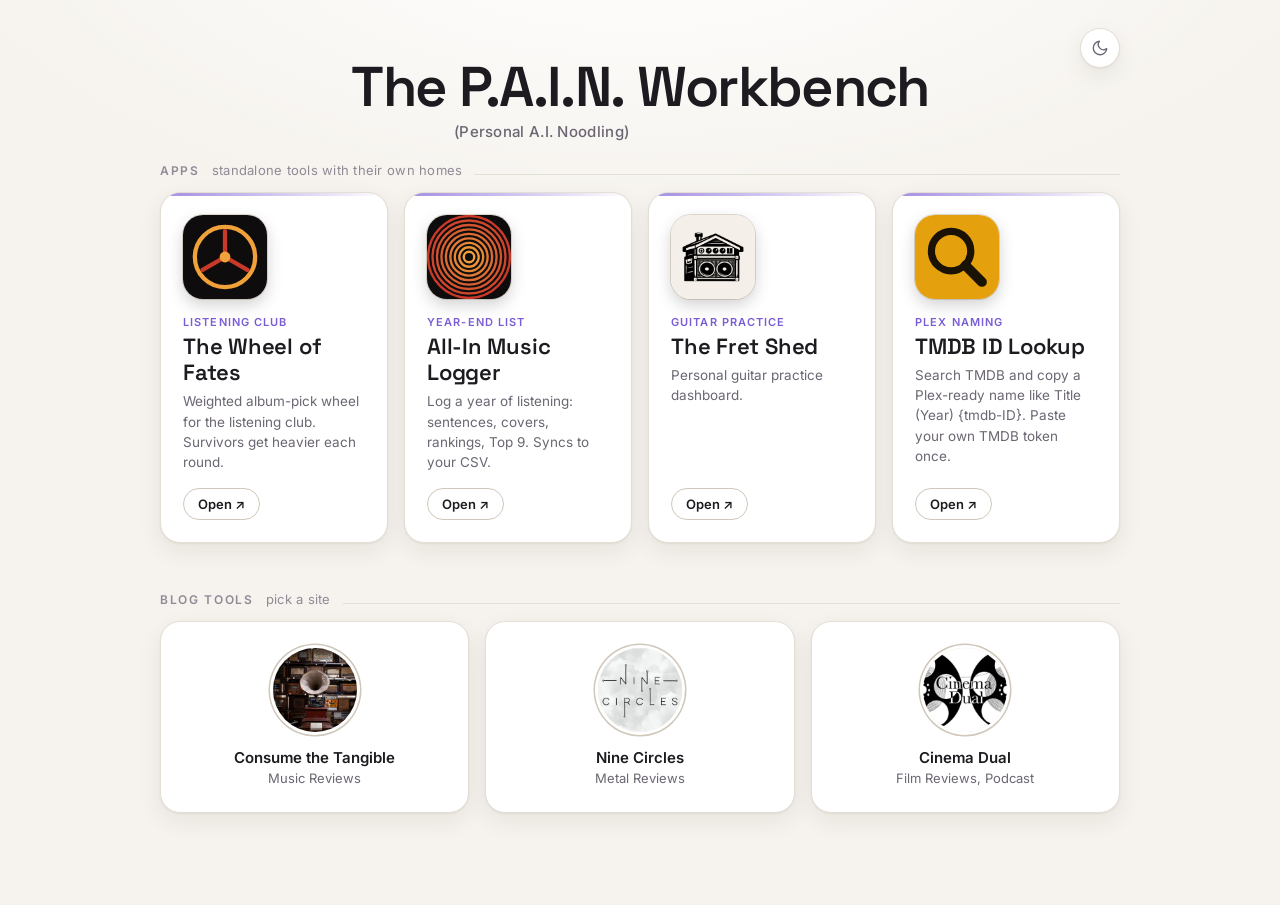
==== commit 579e30f7: "Add TMDB ID Lookup badge to the Apps row New standalone app badge linking to the hosted plex-tmdb-lo" ====
--- a/index.html
+++ b/index.html
@@ -99,7 +99,7 @@
   .section-label small { font-weight: 400; letter-spacing: .02em; text-transform: none; font-size: 13px; }
 
   /* ── APPS ROW ── */
-  .apps { display: grid; grid-template-columns: repeat(3, 1fr); gap: 16px; margin-bottom: 48px; }
+  .apps { display: grid; grid-template-columns: repeat(4, 1fr); gap: 16px; margin-bottom: 48px; }
   .app {
     position: relative; display: flex; flex-direction: column; gap: 16px;
     padding: 22px; border-radius: 20px;
@@ -177,6 +177,9 @@
   .soon { margin: 16px 0 0; text-align: center; font-size: 12.5px; color: var(--faint); }
 
   /* ── RESPONSIVE ── */
+  @media (max-width: 1000px) {
+    .apps { grid-template-columns: repeat(2, 1fr); }
+  }
   @media (max-width: 760px) {
     body { padding-top: 64px; }
     .apps, .picker { grid-template-columns: 1fr; }
@@ -232,6 +235,15 @@
         </span>
         <span class="app-open">Open <span aria-hidden="true">&#8599;</span></span>
       </a>
+      <a class="app" href="https://consumethetangible.github.io/plex-tmdb-lookup/" target="_blank" rel="noopener">
+        <img class="app-logo" src="logos/plex-lookup.svg" alt="" width="84" height="84">
+        <span class="app-body">
+          <span class="app-tag">Plex naming</span>
+          <span class="app-name">TMDB ID Lookup</span>
+          <span class="app-desc">Search TMDB and copy a Plex-ready name like Title (Year) {tmdb-ID}. Paste your own TMDB token once.</span>
+        </span>
+        <span class="app-open">Open <span aria-hidden="true">&#8599;</span></span>
+      </a>
     </div>
   </section>
 
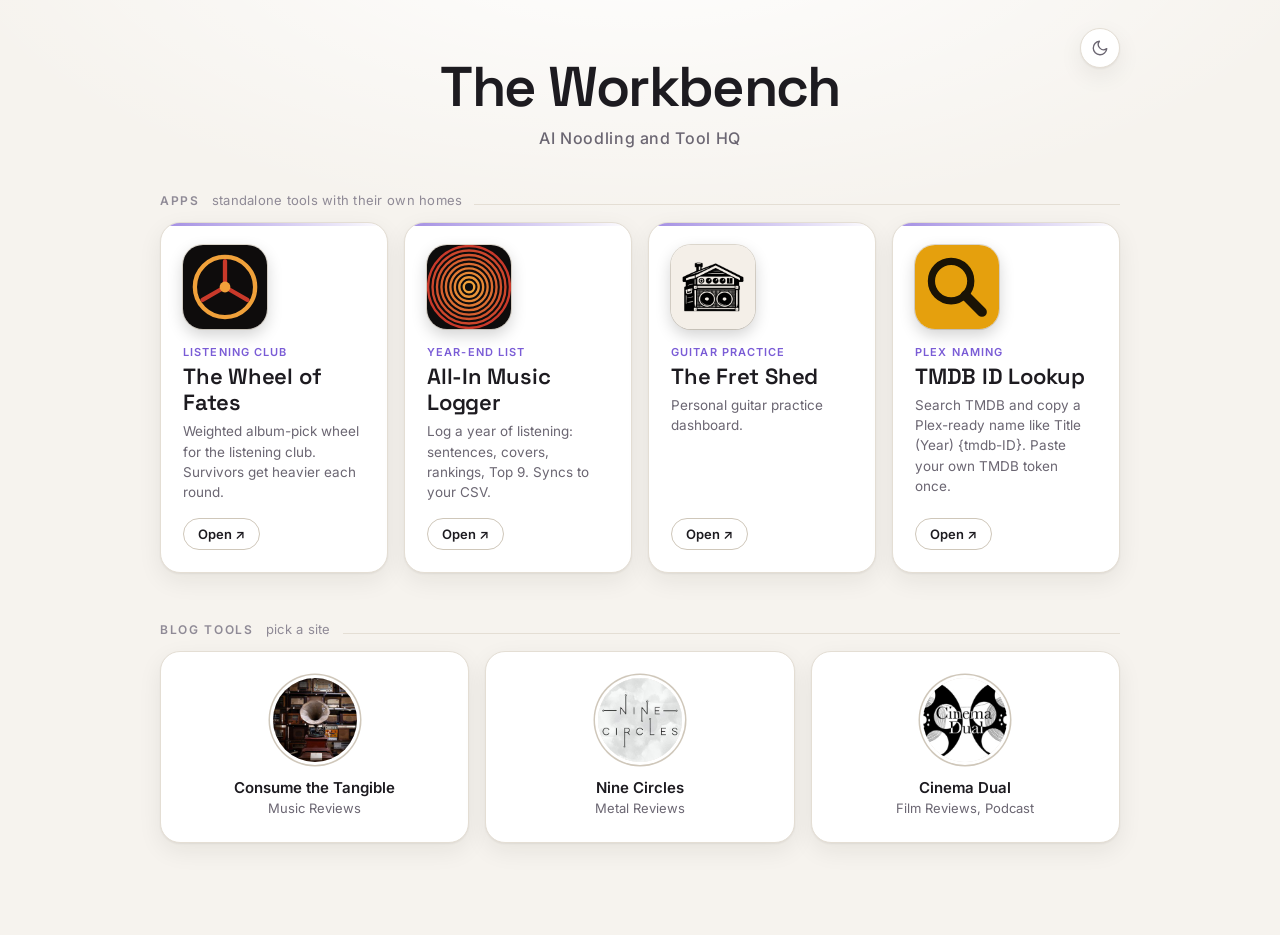
==== commit 7e5171c3: "Rename hub to The Workbench with subtitle 'AI Noodling and Tool HQ' Co-Authored-By: Claude Sonnet 5." ====
--- a/index.html
+++ b/index.html
@@ -3,8 +3,11 @@
 <head>
 <meta charset="UTF-8">
 <meta name="viewport" content="width=device-width, initial-scale=1.0">
+<link rel="icon" type="image/png" href="logos/workbench-icon.png">
+<link rel="apple-touch-icon" href="logos/workbench-icon.png">
+<meta name="apple-mobile-web-app-title" content="Workbench">
 <meta name="color-scheme" content="light dark">
-<title>The P.A.I.N. Workbench</title>
+<title>The Workbench</title>
 <link rel="preconnect" href="https://fonts.googleapis.com">
 <link href="https://fonts.googleapis.com/css2?family=Inter:wght@400;500;600&family=Space+Grotesk:wght@500;600;700&display=swap" rel="stylesheet">
 <style>
@@ -72,13 +75,11 @@
   header { text-align: center; position: relative; margin-bottom: 44px; }
   h1 {
     font-family: "Space Grotesk", "Inter", system-ui, sans-serif; font-weight: 600;
-    font-size: clamp(34px, 7vw, 56px); line-height: 1.1; letter-spacing: -.03em; margin: 0 0 34px;
-  }
-  .pain { position: relative; display: inline-block; }
-  .pain small {
-    position: absolute; top: 100%; left: 50%; transform: translateX(-50%); margin-top: 6px;
-    white-space: nowrap; font-family: "Inter", system-ui, sans-serif; font-weight: 500;
-    font-size: clamp(12px, 2vw, 15px); letter-spacing: .02em; color: var(--muted);
+    font-size: clamp(34px, 7vw, 56px); line-height: 1.1; letter-spacing: -.03em; margin: 0 0 10px;
+  }
+  .subtitle {
+    margin: 0; font-size: clamp(13px, 2.2vw, 16px); font-weight: 500;
+    letter-spacing: .04em; color: var(--muted);
   }
   .theme-toggle {
     position: absolute; top: -28px; right: 0;
@@ -202,7 +203,8 @@
     <button class="theme-toggle" id="themeToggle" type="button" aria-label="Toggle light and dark theme" title="Toggle theme">
       <svg viewBox="0 0 24 24" fill="none" stroke="currentColor" stroke-width="1.8" stroke-linecap="round" stroke-linejoin="round" aria-hidden="true"><path d="M21 12.8A9 9 0 1 1 11.2 3a7 7 0 0 0 9.8 9.8z"/></svg>
     </button>
-    <h1>The <span class="pain">P.A.I.N.<small>(Personal A.I. Noodling)</small></span> Workbench</h1>
+    <h1>The Workbench</h1>
+    <p class="subtitle">AI Noodling and Tool HQ</p>
   </header>
 
   <section aria-labelledby="apps-label">
